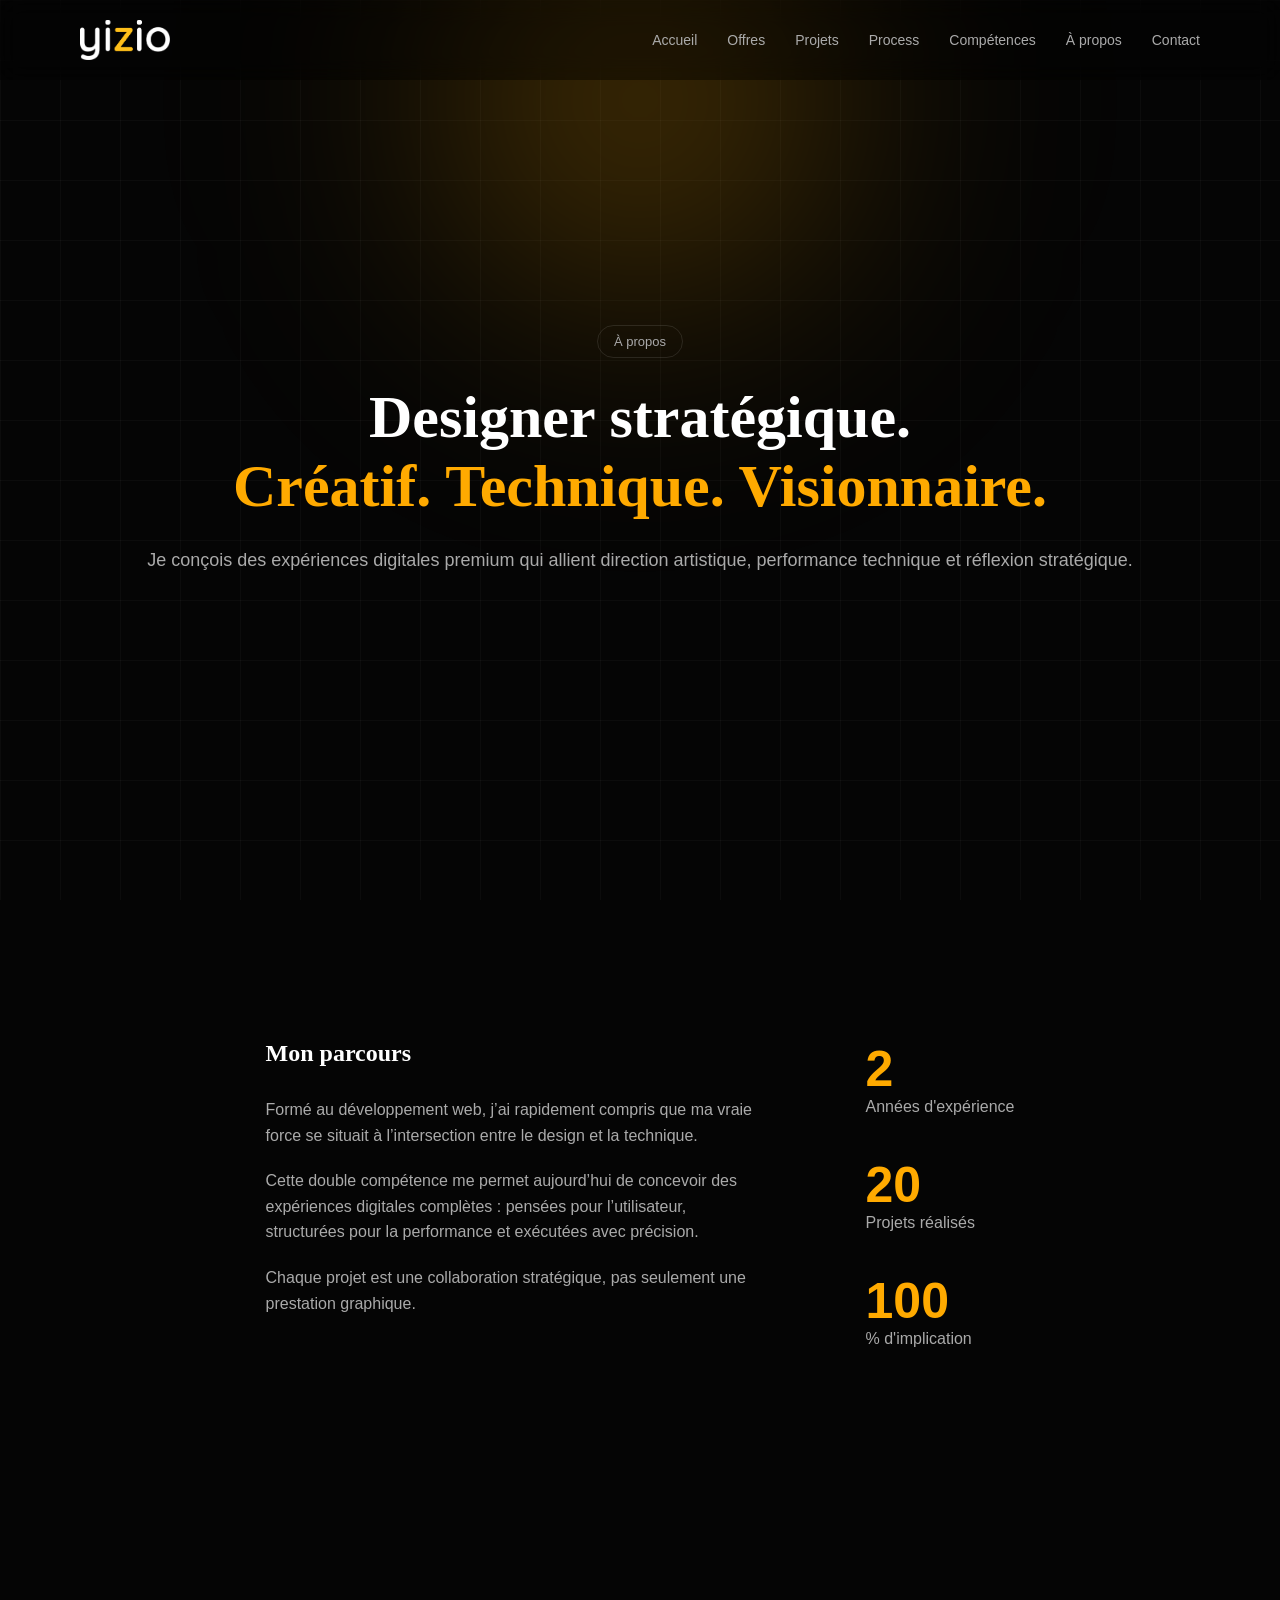
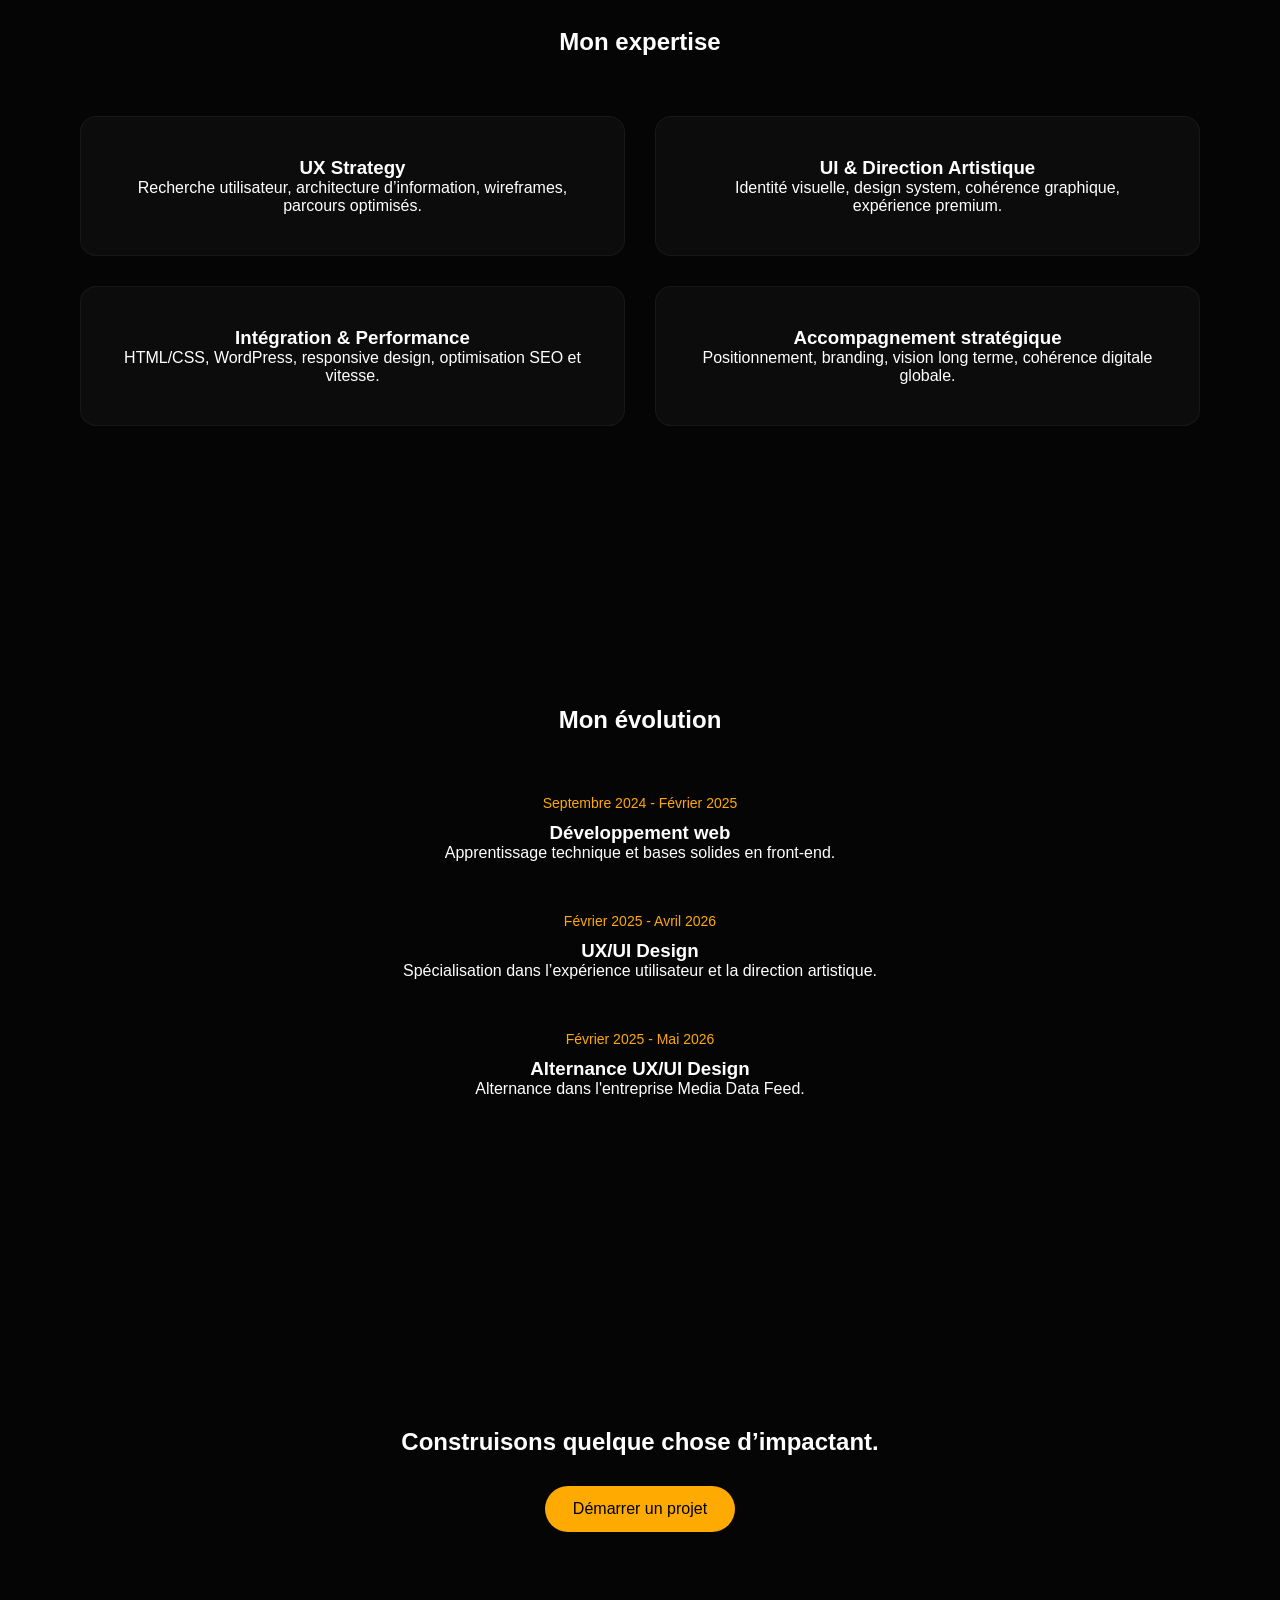
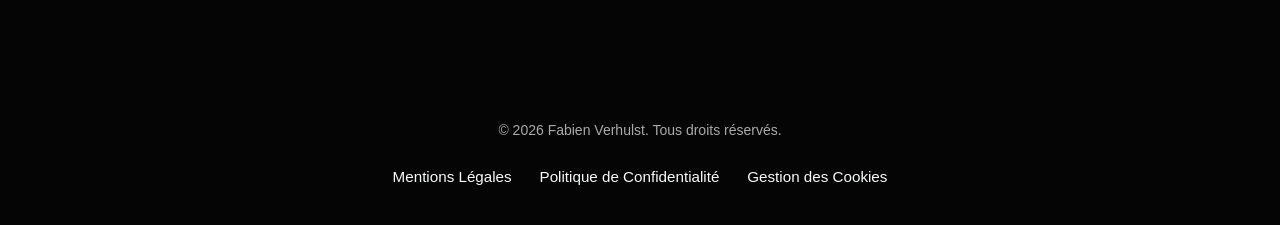
==== apropos.html @ 03b839aa "logo" ====
<!DOCTYPE html>
<html lang="fr">
  <head>
    <meta charset="UTF-8" />
    <meta name="viewport" content="width=device-width, initial-scale=1.0" />
    <title>À propos - Fabien Verhulst</title>
    <link rel="stylesheet" href="css/apropos.css" />
    <link rel="stylesheet" href="css/navbar.css" />
  </head>

  <body>
    <div class="grid-bg"></div>

<header class="navbar">
<div class="logo">
    <a href="index.html">
      <img src="images/yizio (2).png" alt="Yizio Logo">
    </a>
  </div>
  <nav>
    <a href="index.html">Accueil</a>
    <a href="offres.html">Offres</a>
    <a href="projets.html">Projets</a>
    <a href="process.html">Process</a>
    <a href="competences.html">Compétences</a>
    <a href="apropos.html">À propos</a>
    <a href="contact.html">Contact</a>
  </nav>
  <div class="menu-btn">
    <span></span>
    <span></span>
    <span></span>
  </div>
</header>

    <section class="hero">
      <div class="glow"></div>

      <div class="hero-content">
        <span class="badge">À propos</span>
        <h1>
          Designer stratégique.<br />
          <span class="accent">Créatif. Technique. Visionnaire.</span>
        </h1>
        <p>
          Je conçois des expériences digitales premium qui allient direction
          artistique, performance technique et réflexion stratégique.
        </p>
      </div>
    </section>

    <section class="story reveal">
      <div class="story-left">
        <h2>Mon parcours</h2>

        <p>
          Formé au développement web, j’ai rapidement compris que ma vraie force
          se situait à l’intersection entre le design et la technique.
        </p>
        <p>
          Cette double compétence me permet aujourd’hui de concevoir des
          expériences digitales complètes : pensées pour l’utilisateur,
          structurées pour la performance et exécutées avec précision.
        </p>
        <p>
          Chaque projet est une collaboration stratégique, pas seulement une
          prestation graphique.
        </p>
      </div>

      <div class="story-right">
        <div class="stat">
          <h3 class="counter" data-target="2">2</h3>
          <span>Années d'expérience</span>
        </div>

        <div class="stat">
          <h3 class="counter" data-target="20">20</h3>
          <span>Projets réalisés</span>
        </div>

        <div class="stat">
          <h3 class="counter" data-target="100">100</h3>
          <span>% d'implication</span>
        </div>
      </div>
    </section>

    <section class="expertise reveal">
      <h2>Mon expertise</h2>

      <div class="expertise-grid">
        <div class="expertise-card">
          <h3>UX Strategy</h3>
          <p>
            Recherche utilisateur, architecture d’information, wireframes,
            parcours optimisés.
          </p>
        </div>
        <div class="expertise-card">
          <h3>UI & Direction Artistique</h3>
          <p>
            Identité visuelle, design system, cohérence graphique, expérience
            premium.
          </p>
        </div>

        <div class="expertise-card">
          <h3>Intégration & Performance</h3>
          <p>
            HTML/CSS, WordPress, responsive design, optimisation SEO et vitesse.
          </p>
        </div>

        <div class="expertise-card">
          <h3>Accompagnement stratégique</h3>
          <p>
            Positionnement, branding, vision long terme, cohérence digitale
            globale.
          </p>
        </div>
      </div>
    </section>

    <section class="timeline-section reveal">
      <h2>Mon évolution</h2>

      <div class="timeline">
        <div class="timeline-item">
          <span>Septembre 2024 - Février 2025</span>
          <h3>Développement web</h3>
          <p>Apprentissage technique et bases solides en front-end.</p>
        </div>

        <div class="timeline-item">
          <span>Février 2025 - Avril 2026</span>
          <h3>UX/UI Design</h3>
          <p>
            Spécialisation dans l’expérience utilisateur et la direction
            artistique.
          </p>
        </div>
        <div class="timeline-item">
          <span>Février 2025 - Mai 2026</span>
          <h3>Alternance UX/UI Design</h3>
          <p>Alternance dans l'entreprise Media Data Feed.</p>
        </div>
    </section>

    <section class="cta">
      <h2>Construisons quelque chose d’impactant.</h2>
      <a href="contact.html" class="btn-primary">Démarrer un projet</a>
    </section>

    <footer>
      <p>© 2026 Fabien Verhulst. Tous droits réservés.</p>
      <a href="mentions-legales.html">Mentions Légales</a>
<a href="politique-confidentialite.html">Politique de Confidentialité</a>
<a href="gestion-cookies.html">Gestion des Cookies</a>
    </footer>

    <script src="js/script.js"></script>

  </body>
</html>
---- css/apropos.css ----
* {
  margin: 0;
  padding: 0;
  box-sizing: border-box;
}

html, body {
  max-width: 100%;
  overflow-x: hidden; 
  position: relative;
  scroll-behavior: smooth;
}

body {
  font-family: "Inter", sans-serif;
  background: #050505;
  color: #fff;
}

.navbar {
  width: 100%;
  max-width: 100vw;
  box-sizing: border-box;
}

.grid-bg {
  position: fixed;
  inset: 0;
  background-image: linear-gradient(
      rgba(255, 255, 255, 0.03) 1px,
      transparent 1px
    ),
    linear-gradient(90deg, rgba(255, 255, 255, 0.03) 1px, transparent 1px);
  background-size: 60px 60px;
  z-index: -2;
}

.hero .glow {
  position: absolute;
  top: -200px;
  left: 50%;
  transform: translateX(-50%);
  width: 600px;
  height: 600px;
  background: radial-gradient(
    circle,
    rgba(255, 170, 0, 0.35) 0%,
    rgba(255, 170, 0, 0) 70%
  );
  filter: blur(120px);
  z-index: -1;
}

.navbar nav a.active::after {
  content: "";
  position: absolute;
  bottom: -6px;
  left: 0;
  width: 100%;
  height: 2px;
  background: #ffaa00;
}

.hero {
  min-height: 100vh;
  display: flex;
  align-items: center;
  justify-content: center;
  text-align: center;
  padding: 0 20px;
  position: relative;
}

.glow {
  position: absolute;
  top: -200px;
  left: 50%;
  transform: translateX(-50%);
  width: 600px;
  height: 600px;
  background: radial-gradient(circle, rgba(255, 170, 0, 0.35), transparent 70%);
  filter: blur(120px);
  z-index: -1;
}

.badge {
  display: inline-block;
  padding: 8px 16px;
  border: 1px solid rgba(255, 255, 255, 0.1);
  border-radius: 30px;
  font-size: 13px;
  margin-bottom: 25px;
  color: #aaa;
}

.hero h1 {
  font-family: "Playfair Display", serif;
  font-size: 60px;
}

.accent {
  color: #ffaa00;
}

.hero p {
  margin-top: 25px;
  color: #aaa;
  font-size: 18px;
  line-height: 1.6;
}

.hero-content p {
  text-align: center;
}
.story {
  display: flex;
  justify-content: center;
  gap: 100px;
  padding: 140px 80px;
  flex-wrap: wrap;
}

.story-left {
  max-width: 500px;
}

.story-left h2 {
  font-family: "Playfair Display", serif;
  margin-bottom: 30px;
}

.story-left p {
  margin-bottom: 20px;
  color: #aaa;
  line-height: 1.6;
}

.story-right {
  display: flex;
  flex-direction: column;
  gap: 40px;
}

.stat h3 {
  font-size: 50px;
  color: #ffaa00;
}

.stat span {
  color: #aaa;
}

.expertise {
  padding: 140px 80px;
  text-align: center;
}

.expertise-grid {
  margin-top: 60px;
  display: grid;
  grid-template-columns: repeat(2, 1fr);
  gap: 30px;
}

.expertise-card {
  background: #0c0c0c;
  padding: 40px;
  border-radius: 16px;
  border: 1px solid rgba(255, 255, 255, 0.05);
  transition: 0.4s;
}

.expertise-card:hover {
  transform: translateY(-8px);
  border-color: rgba(255, 170, 0, 0.4);
}

.timeline-section {
  padding: 140px 80px;
  text-align: center;
}

.timeline {
  margin-top: 60px;
}

.timeline-item {
  margin-bottom: 50px;
}

.timeline-item span {
  color: #ffaa00;
  font-size: 14px;
}

.timeline-item h3 {
  margin-top: 10px;
}

.cta {
  padding: 140px 80px;
  text-align: center;
  display: flex;
  flex-direction: column;
  align-items: center;
  gap: 30px;
}

.btn-primary {
  background: #ffaa00;
  padding: 14px 28px;
  border-radius: 30px;
  text-decoration: none;
  color: black;
  display: inline-block;
}

footer {
  text-align: center;
  padding: 40px;
  font-size: 14px;
  color: var(--text-muted);
}

footer a {
    display: inline-block;
    margin: 0 12px;
    color: #f9fafb;
    text-decoration: none;
    font-size: 0.95rem;
    transition: color 0.3s ease, transform 0.2s ease;
    position: relative;
}

/* Effet hover */
footer a:hover {
    color: #3b82f6;
    transform: translateY(-2px);
}

footer p {
  margin-top: 10px;
  margin-bottom: 30px; 
  color: #aaa;
}


@media (max-width: 1024px) {
  section {
    padding: 100px 50px;
  }

  .story {
    gap: 60px;
  }
}



@media (max-width: 900px) {
  .story {
    flex-direction: column;
    text-align: center;
    padding: 80px 20px;
    gap: 40px;
  }

  .story-left {
    max-width: 100%;
  }

  .story-right {
    align-items: center; /* Centre les stats */
  }

  .expertise-grid {
    grid-template-columns: 1fr; /* Une seule colonne */
    padding: 0;
  }

  .hero h1 {
    font-size: 40px;
  }
}


@media (max-width: 768px) {
  .hero h1 {
    font-size: 34px;
  }

  section {
    padding: 80px 25px;
  }

      footer {
        padding: 30px 15px;
    }

    footer a {
        display: block;
        margin: 10px 0;
    }

}

@media (max-width: 480px) {
  .hero h1 {
    font-size: 32px;
    padding: 0 10px;
  }

  .hero p {
    font-size: 16px;
  }

  .expertise, 
  .timeline-section, 
  .cta {
    padding: 60px 20px; /* Moins d'espace vide sur les côtés */
  }

  .stat h3 {
    font-size: 40px; /* Stats un peu plus petites pour pas qu'elles débordent */
  }
}
---- css/navbar.css ----
/* =========================
   NAVBAR
========================= */
.navbar {
  position: fixed;
  top: 0;
  width: 100%;
  padding: 20px 80px;
  display: flex;
  justify-content: space-between;
  align-items: center;
  backdrop-filter: blur(12px);
  background: rgba(0, 0, 0, 0.4);
  z-index: 10000;
}

.logo {
  display: flex;
  align-items: center;
  height: 100%; /* S'adapte à la hauteur de ta navbar */
}

.logo img {
  height: 40px; /* Ajuste la taille selon tes besoins */
  width: auto;  /* Garde les proportions de l'image */
  display: block;
  transition: transform 0.3s ease; /* Petit effet au survol */
}

.logo img:hover {
  transform: scale(1.05); /* Le logo grossit légèrement au survol */
}

.navbar nav {
  display: flex;
  gap: 30px;
  margin-left: auto;
}

.navbar nav a {
  text-decoration: none;
  color: #aaa;
  font-size: 14px;
  transition: 0.3s;
}

.navbar nav a:hover {
  color: #fff;
}

.navbar nav a.active {
  color: #ffaa00;
}

/* =========================
   BURGER
========================= */
.menu-btn {
  display: none;
  flex-direction: column;
  gap: 6px;
  cursor: pointer;
  z-index: 10001;
}

.menu-btn span {
  width: 25px;
  height: 3px;
  background: #fff;
  display: block;
  transition: 0.3s;
}

/* =========================
   RESPONSIVE
========================= */
@media (max-width: 900px) {

  .navbar {
    padding: 20px 30px;
  }

  /* menu mobile */
  .navbar nav {
    position: fixed;
    top: 0;
    right: -100%;
    width: 100%;
    height: 100vh;
    background: #0b0b0b;
    flex-direction: column;
    justify-content: center;
    align-items: center;
    gap: 40px;
    transition: 0.4s ease;
    z-index: 9998;
  }

  .navbar nav.active {
    right: 0;
  }

  .navbar nav a {
    font-size: 20px;
    margin: 0;
  }

  .navbar nav a:hover {
    color: #ffaa00;
  }

  /* affichage burger */
  .menu-btn {
    display: flex;
  }

  .logo img {
    height: 32px; 
  }
}
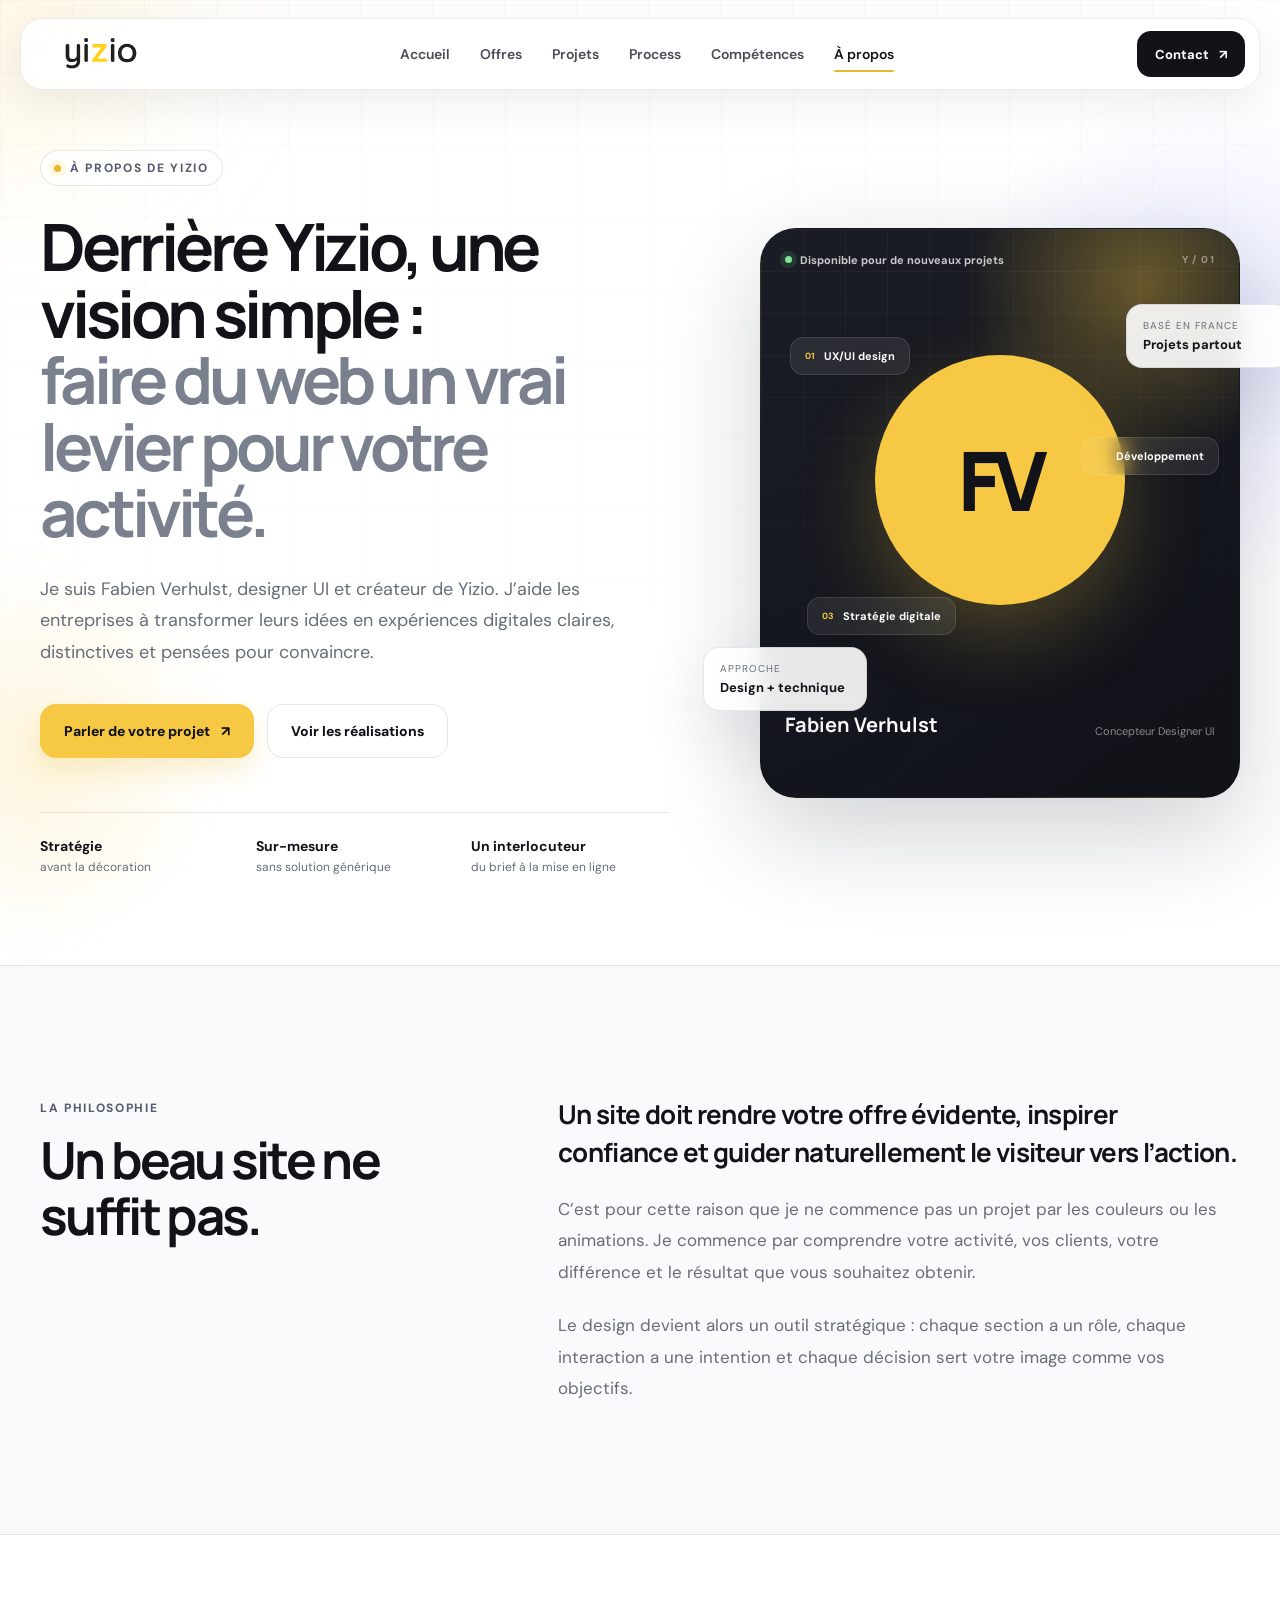
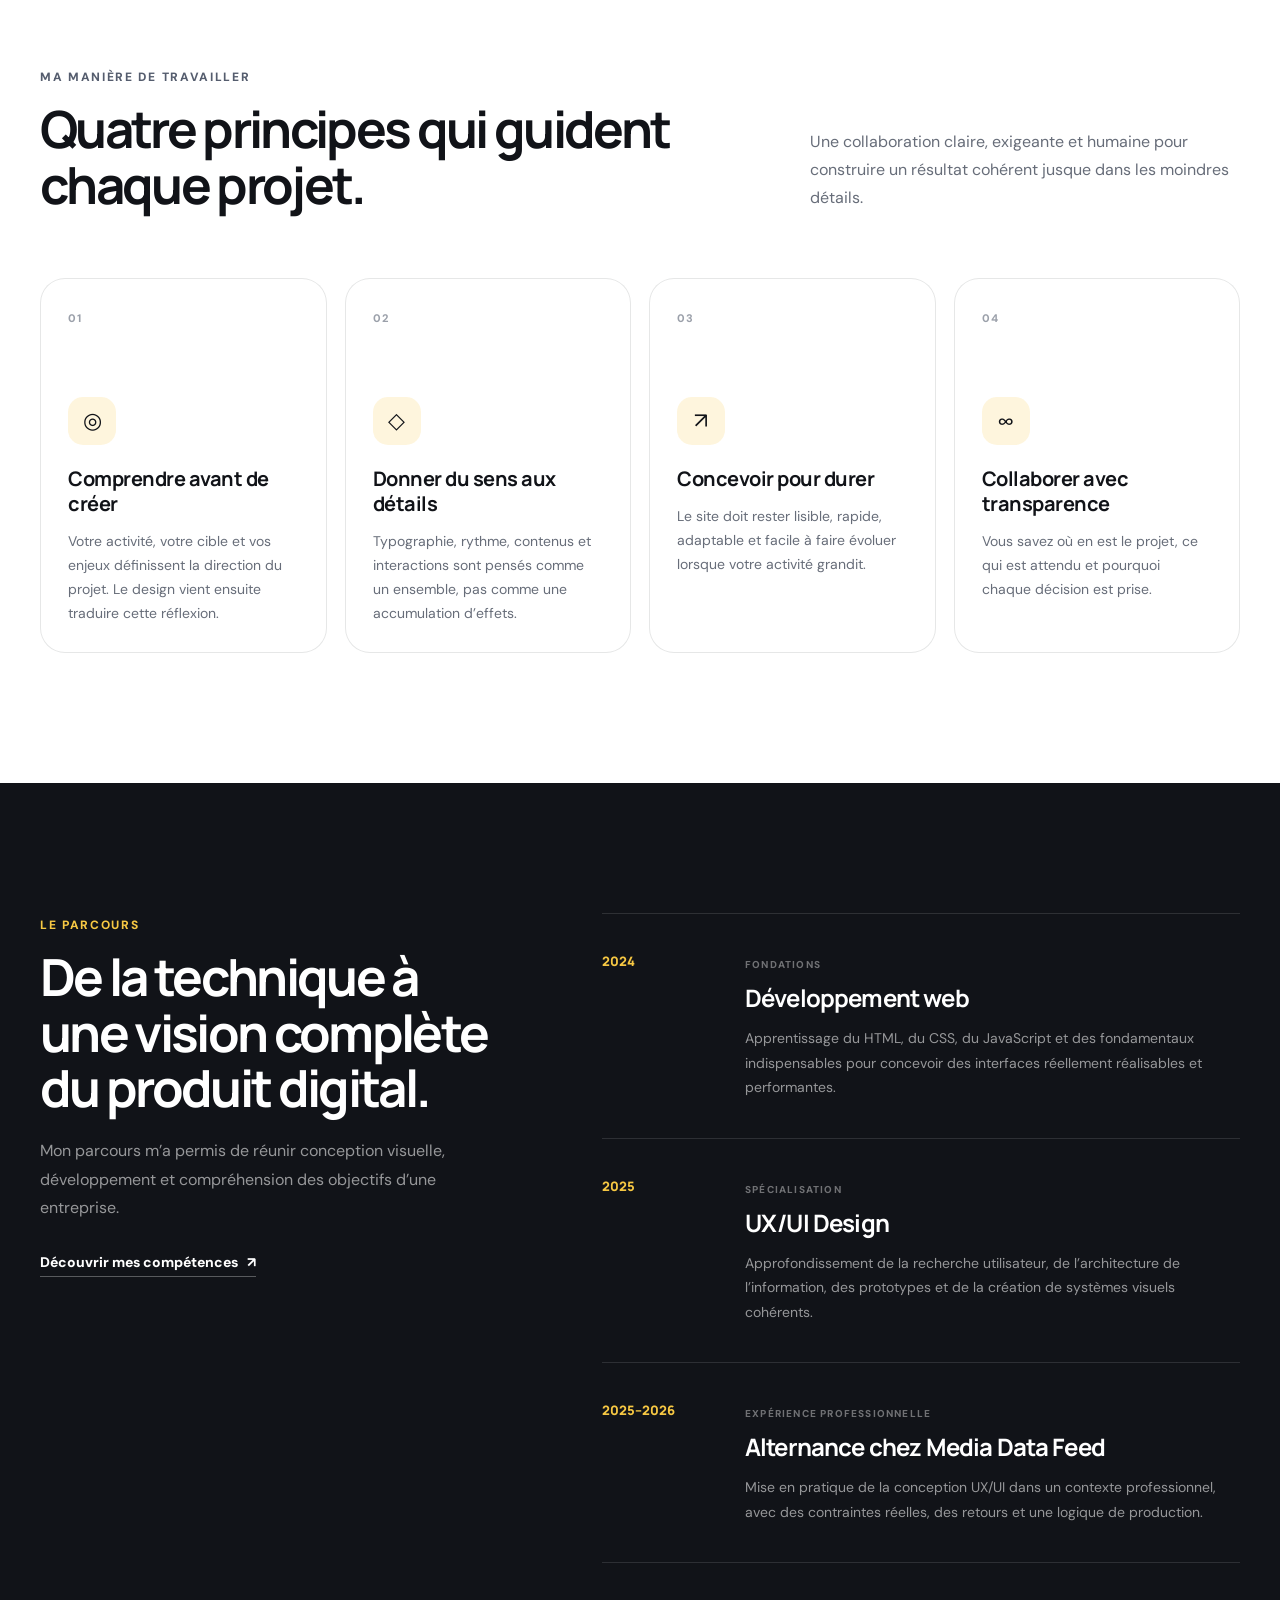
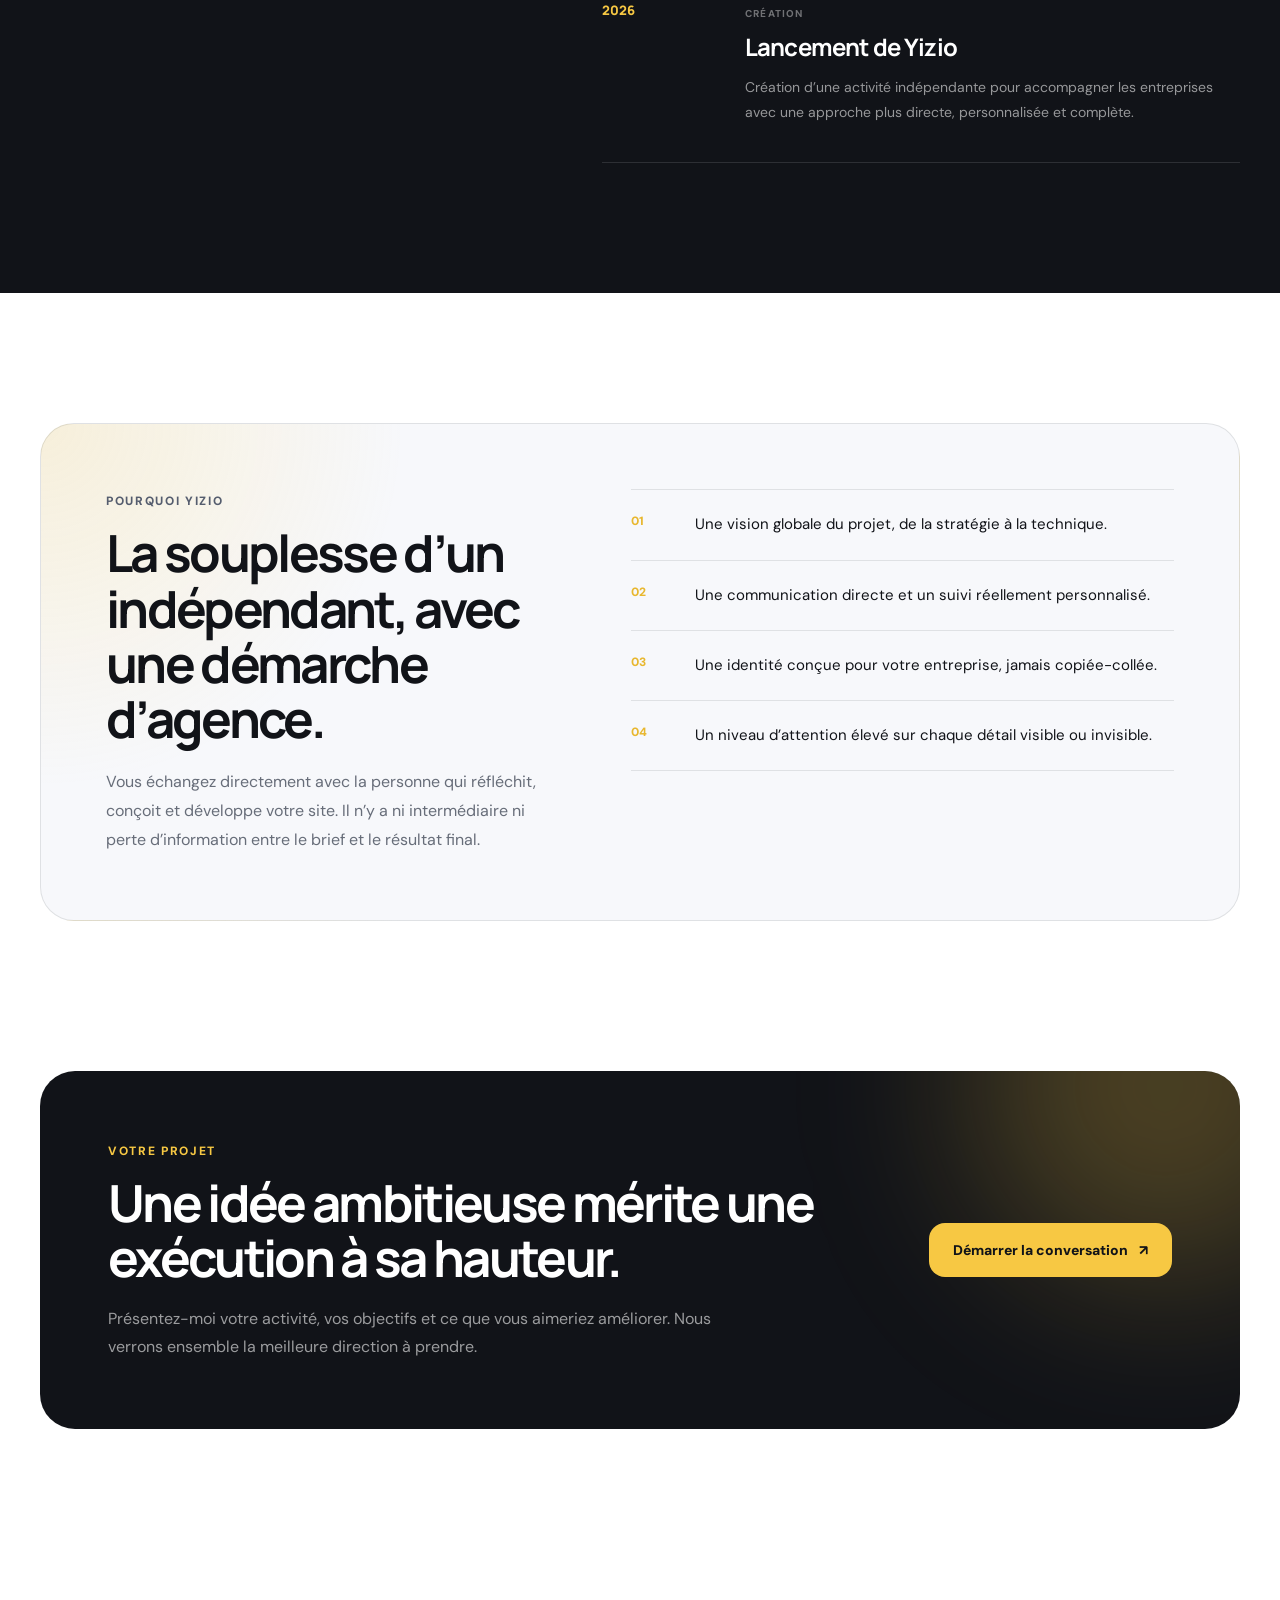
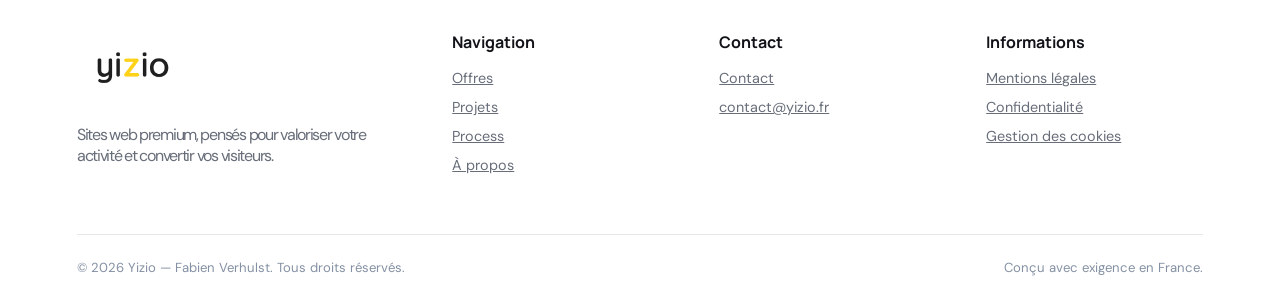
==== commit 69cb1543: "modif" ====
--- a/apropos.html
+++ b/apropos.html
@@ -1,165 +1,412 @@
 <!DOCTYPE html>
 <html lang="fr">
-  <head>
-    <meta charset="UTF-8" />
-    <meta name="viewport" content="width=device-width, initial-scale=1.0" />
-    <title>À propos - Fabien Verhulst</title>
-    <link rel="stylesheet" href="css/apropos.css" />
-    <link rel="stylesheet" href="css/navbar.css" />
-  </head>
-
-  <body>
-    <div class="grid-bg"></div>
-
-<header class="navbar">
-<div class="logo">
-    <a href="index.html">
-      <img src="images/yizio (2).png" alt="Yizio Logo">
+<head>
+  <meta charset="UTF-8" />
+  <meta name="viewport" content="width=device-width, initial-scale=1.0" />
+
+  <title>À propos | Yizio</title>
+  <meta
+    name="description"
+    content="Découvrez Fabien Verhulst, fondateur de Yizio, et une approche qui réunit stratégie, UX/UI design et développement web pour créer des sites utiles, distinctifs et performants."
+  />
+
+  <link rel="preconnect" href="https://fonts.googleapis.com" />
+  <link rel="preconnect" href="https://fonts.gstatic.com" crossorigin />
+  <link
+    href="https://fonts.googleapis.com/css2?family=DM+Sans:wght@400;500;600;700&family=Manrope:wght@500;600;700;800&display=swap"
+    rel="stylesheet"
+  />
+
+  <link rel="stylesheet" href="css/apropos.css" />
+  <script src="js/script.js" defer></script>
+</head>
+
+<body>
+  <div class="page-grid" aria-hidden="true"></div>
+  <div class="cursor-glow" aria-hidden="true"></div>
+
+  <header class="navbar" data-navbar>
+    <a class="logo logo-wordmark" href="index.html" aria-label="Accueil Yizio">
+    <img src="images/yizio_logo.png" alt="Yizio" class="logo-img">
     </a>
-  </div>
-  <nav>
-    <a href="index.html">Accueil</a>
-    <a href="offres.html">Offres</a>
-    <a href="projets.html">Projets</a>
-    <a href="process.html">Process</a>
-    <a href="competences.html">Compétences</a>
-    <a href="apropos.html">À propos</a>
-    <a href="contact.html">Contact</a>
-  </nav>
-  <div class="menu-btn">
-    <span></span>
-    <span></span>
-    <span></span>
-  </div>
-</header>
-
-    <section class="hero">
-      <div class="glow"></div>
-
-      <div class="hero-content">
-        <span class="badge">À propos</span>
-        <h1>
-          Designer stratégique.<br />
-          <span class="accent">Créatif. Technique. Visionnaire.</span>
-        </h1>
-        <p>
-          Je conçois des expériences digitales premium qui allient direction
-          artistique, performance technique et réflexion stratégique.
-        </p>
-      </div>
-    </section>
-
-    <section class="story reveal">
-      <div class="story-left">
-        <h2>Mon parcours</h2>
-
-        <p>
-          Formé au développement web, j’ai rapidement compris que ma vraie force
-          se situait à l’intersection entre le design et la technique.
-        </p>
-        <p>
-          Cette double compétence me permet aujourd’hui de concevoir des
-          expériences digitales complètes : pensées pour l’utilisateur,
-          structurées pour la performance et exécutées avec précision.
-        </p>
-        <p>
-          Chaque projet est une collaboration stratégique, pas seulement une
-          prestation graphique.
-        </p>
-      </div>
-
-      <div class="story-right">
-        <div class="stat">
-          <h3 class="counter" data-target="2">2</h3>
-          <span>Années d'expérience</span>
-        </div>
-
-        <div class="stat">
-          <h3 class="counter" data-target="20">20</h3>
-          <span>Projets réalisés</span>
-        </div>
-
-        <div class="stat">
-          <h3 class="counter" data-target="100">100</h3>
-          <span>% d'implication</span>
-        </div>
-      </div>
-    </section>
-
-    <section class="expertise reveal">
-      <h2>Mon expertise</h2>
-
-      <div class="expertise-grid">
-        <div class="expertise-card">
-          <h3>UX Strategy</h3>
+
+    <nav class="nav-links" id="navMenu" aria-label="Navigation principale">
+      <a href="index.html">Accueil</a>
+      <a href="offres.html">Offres</a>
+      <a href="projets.html">Projets</a>
+      <a href="process.html">Process</a>
+      <a href="competences.html">Compétences</a>
+      <a href="apropos.html" class="active" aria-current="page">À propos</a>
+    </nav>
+
+    <a href="contact.html" class="nav-cta magnetic">
+      Contact
+      <span aria-hidden="true">↗</span>
+    </a>
+
+    <button
+      class="menu-btn"
+      id="burgerBtn"
+      type="button"
+      aria-label="Ouvrir le menu"
+      aria-controls="navMenu"
+      aria-expanded="false"
+    >
+      <span></span>
+      <span></span>
+      <span></span>
+    </button>
+  </header>
+
+  <main>
+    <section class="about-hero">
+      <div class="hero-orb hero-orb-one" aria-hidden="true"></div>
+      <div class="hero-orb hero-orb-two" aria-hidden="true"></div>
+
+      <div class="container hero-grid">
+        <div class="hero-copy reveal">
+          <span class="eyebrow">
+            <span class="eyebrow-dot"></span>
+            À propos de Yizio
+          </span>
+
+          <h1>
+            Derrière Yizio, une vision simple :
+            <span>faire du web un vrai levier pour votre activité.</span>
+          </h1>
+
+          <p class="hero-text">
+            Je suis Fabien Verhulst, designer UI et créateur de Yizio. J’aide les
+            entreprises à transformer leurs idées en expériences digitales
+            claires, distinctives et pensées pour convaincre.
+          </p>
+
+          <div class="hero-actions">
+            <a href="contact.html" class="btn btn-primary magnetic">
+              Parler de votre projet
+              <span aria-hidden="true">↗</span>
+            </a>
+            <a href="projets.html" class="btn btn-secondary">
+              Voir les réalisations
+            </a>
+          </div>
+
+          <div class="hero-proof">
+            <div>
+              <strong>Stratégie</strong>
+              <span>avant la décoration</span>
+            </div>
+            <div>
+              <strong>Sur-mesure</strong>
+              <span>sans solution générique</span>
+            </div>
+            <div>
+              <strong>Un interlocuteur</strong>
+              <span>du brief à la mise en ligne</span>
+            </div>
+          </div>
+        </div>
+
+        <div class="hero-visual reveal" data-tilt>
+          <div class="portrait-card spotlight-card">
+            <div class="portrait-top">
+              <span class="availability">
+                <span></span>
+                Disponible pour de nouveaux projets
+              </span>
+              <span class="portrait-index">Y / 01</span>
+            </div>
+
+            <div class="portrait-stage">
+              <div class="portrait-monogram" aria-hidden="true">FV</div>
+
+              <div class="floating-label label-one">
+                <span>01</span>
+                UX/UI design
+              </div>
+
+              <div class="floating-label label-two">
+                <span>02</span>
+                Développement
+              </div>
+
+              <div class="floating-label label-three">
+                <span>03</span>
+                Stratégie digitale
+              </div>
+            </div>
+
+            <div class="portrait-bottom">
+              <div>
+                <span class="small-label">Fondateur</span>
+                <strong>Fabien Verhulst</strong>
+              </div>
+              <p>Concepteur Designer UI</p>
+            </div>
+          </div>
+
+          <div class="visual-note note-top">
+            <span>Basé en France</span>
+            <strong>Projets partout</strong>
+          </div>
+
+          <div class="visual-note note-bottom">
+            <span>Approche</span>
+            <strong>Design + technique</strong>
+          </div>
+        </div>
+      </div>
+    </section>
+
+    <section class="manifesto section-padding">
+      <div class="container manifesto-grid">
+        <div class="section-heading reveal">
+          <span class="section-kicker">La philosophie</span>
+          <h2>Un beau site ne suffit pas.</h2>
+        </div>
+
+        <div class="manifesto-copy reveal">
+          <p class="manifesto-lead">
+            Un site doit rendre votre offre évidente, inspirer confiance et
+            guider naturellement le visiteur vers l’action.
+          </p>
+
           <p>
-            Recherche utilisateur, architecture d’information, wireframes,
-            parcours optimisés.
-          </p>
-        </div>
-        <div class="expertise-card">
-          <h3>UI & Direction Artistique</h3>
+            C’est pour cette raison que je ne commence pas un projet par les
+            couleurs ou les animations. Je commence par comprendre votre
+            activité, vos clients, votre différence et le résultat que vous
+            souhaitez obtenir.
+          </p>
+
           <p>
-            Identité visuelle, design system, cohérence graphique, expérience
-            premium.
-          </p>
-        </div>
-
-        <div class="expertise-card">
-          <h3>Intégration & Performance</h3>
+            Le design devient alors un outil stratégique : chaque section a un
+            rôle, chaque interaction a une intention et chaque décision sert
+            votre image comme vos objectifs.
+          </p>
+        </div>
+      </div>
+    </section>
+
+    <section class="values section-padding">
+      <div class="container">
+        <div class="section-intro reveal">
+          <div>
+            <span class="section-kicker">Ma manière de travailler</span>
+            <h2>Quatre principes qui guident chaque projet.</h2>
+          </div>
           <p>
-            HTML/CSS, WordPress, responsive design, optimisation SEO et vitesse.
-          </p>
-        </div>
-
-        <div class="expertise-card">
-          <h3>Accompagnement stratégique</h3>
+            Une collaboration claire, exigeante et humaine pour construire un
+            résultat cohérent jusque dans les moindres détails.
+          </p>
+        </div>
+
+        <div class="values-grid">
+          <article class="value-card spotlight-card reveal">
+            <span class="value-number">01</span>
+            <div class="value-icon" aria-hidden="true">◎</div>
+            <h3>Comprendre avant de créer</h3>
+            <p>
+              Votre activité, votre cible et vos enjeux définissent la direction
+              du projet. Le design vient ensuite traduire cette réflexion.
+            </p>
+          </article>
+
+          <article class="value-card spotlight-card reveal">
+            <span class="value-number">02</span>
+            <div class="value-icon" aria-hidden="true">◇</div>
+            <h3>Donner du sens aux détails</h3>
+            <p>
+              Typographie, rythme, contenus et interactions sont pensés comme un
+              ensemble, pas comme une accumulation d’effets.
+            </p>
+          </article>
+
+          <article class="value-card spotlight-card reveal">
+            <span class="value-number">03</span>
+            <div class="value-icon" aria-hidden="true">↗</div>
+            <h3>Concevoir pour durer</h3>
+            <p>
+              Le site doit rester lisible, rapide, adaptable et facile à faire
+              évoluer lorsque votre activité grandit.
+            </p>
+          </article>
+
+          <article class="value-card spotlight-card reveal">
+            <span class="value-number">04</span>
+            <div class="value-icon" aria-hidden="true">∞</div>
+            <h3>Collaborer avec transparence</h3>
+            <p>
+              Vous savez où en est le projet, ce qui est attendu et pourquoi
+              chaque décision est prise.
+            </p>
+          </article>
+        </div>
+      </div>
+    </section>
+
+    <section class="journey section-padding">
+      <div class="container journey-grid">
+        <div class="journey-sticky reveal">
+          <span class="section-kicker">Le parcours</span>
+          <h2>De la technique à une vision complète du produit digital.</h2>
           <p>
-            Positionnement, branding, vision long terme, cohérence digitale
-            globale.
-          </p>
-        </div>
-      </div>
-    </section>
-
-    <section class="timeline-section reveal">
-      <h2>Mon évolution</h2>
-
-      <div class="timeline">
-        <div class="timeline-item">
-          <span>Septembre 2024 - Février 2025</span>
-          <h3>Développement web</h3>
-          <p>Apprentissage technique et bases solides en front-end.</p>
-        </div>
-
-        <div class="timeline-item">
-          <span>Février 2025 - Avril 2026</span>
-          <h3>UX/UI Design</h3>
+            Mon parcours m’a permis de réunir conception visuelle, développement
+            et compréhension des objectifs d’une entreprise.
+          </p>
+
+          <a href="competences.html" class="text-link">
+            Découvrir mes compétences
+            <span aria-hidden="true">↗</span>
+          </a>
+        </div>
+
+        <div class="journey-list">
+          <article class="journey-item reveal">
+            <span class="journey-date">2024</span>
+            <div class="journey-content">
+              <span class="journey-tag">Fondations</span>
+              <h3>Développement web</h3>
+              <p>
+                Apprentissage du HTML, du CSS, du JavaScript et des fondamentaux
+                indispensables pour concevoir des interfaces réellement
+                réalisables et performantes.
+              </p>
+            </div>
+          </article>
+
+          <article class="journey-item reveal">
+            <span class="journey-date">2025</span>
+            <div class="journey-content">
+              <span class="journey-tag">Spécialisation</span>
+              <h3>UX/UI Design</h3>
+              <p>
+                Approfondissement de la recherche utilisateur, de l’architecture
+                de l’information, des prototypes et de la création de systèmes
+                visuels cohérents.
+              </p>
+            </div>
+          </article>
+
+          <article class="journey-item reveal">
+            <span class="journey-date">2025–2026</span>
+            <div class="journey-content">
+              <span class="journey-tag">Expérience professionnelle</span>
+              <h3>Alternance chez Media Data Feed</h3>
+              <p>
+                Mise en pratique de la conception UX/UI dans un contexte
+                professionnel, avec des contraintes réelles, des retours et une
+                logique de production.
+              </p>
+            </div>
+          </article>
+
+          <article class="journey-item reveal">
+            <span class="journey-date">2026</span>
+            <div class="journey-content">
+              <span class="journey-tag">Création</span>
+              <h3>Lancement de Yizio</h3>
+              <p>
+                Création d’une activité indépendante pour accompagner les
+                entreprises avec une approche plus directe, personnalisée et
+                complète.
+              </p>
+            </div>
+          </article>
+        </div>
+      </div>
+    </section>
+
+    <section class="difference section-padding">
+      <div class="container difference-panel reveal">
+        <div class="difference-copy">
+          <span class="section-kicker">Pourquoi Yizio</span>
+          <h2>La souplesse d’un indépendant, avec une démarche d’agence.</h2>
           <p>
-            Spécialisation dans l’expérience utilisateur et la direction
-            artistique.
-          </p>
-        </div>
-        <div class="timeline-item">
-          <span>Février 2025 - Mai 2026</span>
-          <h3>Alternance UX/UI Design</h3>
-          <p>Alternance dans l'entreprise Media Data Feed.</p>
-        </div>
-    </section>
-
-    <section class="cta">
-      <h2>Construisons quelque chose d’impactant.</h2>
-      <a href="contact.html" class="btn-primary">Démarrer un projet</a>
-    </section>
-
-    <footer>
-      <p>© 2026 Fabien Verhulst. Tous droits réservés.</p>
-      <a href="mentions-legales.html">Mentions Légales</a>
-<a href="politique-confidentialite.html">Politique de Confidentialité</a>
-<a href="gestion-cookies.html">Gestion des Cookies</a>
-    </footer>
-
-    <script src="js/script.js"></script>
-
-  </body>
-</html>
+            Vous échangez directement avec la personne qui réfléchit, conçoit et
+            développe votre site. Il n’y a ni intermédiaire ni perte
+            d’information entre le brief et le résultat final.
+          </p>
+        </div>
+
+        <div class="difference-list">
+          <div>
+            <span>01</span>
+            <p>Une vision globale du projet, de la stratégie à la technique.</p>
+          </div>
+          <div>
+            <span>02</span>
+            <p>Une communication directe et un suivi réellement personnalisé.</p>
+          </div>
+          <div>
+            <span>03</span>
+            <p>Une identité conçue pour votre entreprise, jamais copiée-collée.</p>
+          </div>
+          <div>
+            <span>04</span>
+            <p>Un niveau d’attention élevé sur chaque détail visible ou invisible.</p>
+          </div>
+        </div>
+      </div>
+    </section>
+
+    <section class="about-cta section-padding">
+      <div class="container">
+        <div class="cta-panel reveal">
+          <div class="cta-orb" aria-hidden="true"></div>
+
+          <div class="cta-copy">
+            <span class="section-kicker">Votre projet</span>
+            <h2>Une idée ambitieuse mérite une exécution à sa hauteur.</h2>
+            <p>
+              Présentez-moi votre activité, vos objectifs et ce que vous aimeriez
+              améliorer. Nous verrons ensemble la meilleure direction à prendre.
+            </p>
+          </div>
+
+          <a href="contact.html" class="btn btn-dark magnetic">
+            Démarrer la conversation
+            <span aria-hidden="true">↗</span>
+          </a>
+        </div>
+      </div>
+    </section>
+  </main>
+
+  <footer class="site-footer">
+    <div class="footer-main">
+      <div class="footer-brand">
+        <a class="logo logo-wordmark footer-logo" href="index.html" aria-label="Accueil Yizio">
+    <img src="images/yizio_logo.png" alt="Yizio" class="logo-img">
+        </a>
+        <p>Sites web premium, pensés pour valoriser votre activité et convertir vos visiteurs.</p>
+      </div>
+
+      <div class="footer-column">
+        <strong>Navigation</strong>
+        <a href="offres.html">Offres</a>
+        <a href="projets.html">Projets</a>
+        <a href="process.html">Process</a>
+        <a href="apropos.html">À propos</a>
+      </div>
+
+      <div class="footer-column">
+        <strong>Contact</strong>
+        <a href="contact.html">Contact</a>
+        <a href="mailto:contact@yizio.fr">contact@yizio.fr</a>
+      </div>
+
+      <div class="footer-column">
+        <strong>Informations</strong>
+        <a href="mentions-legales.html">Mentions légales</a>
+        <a href="politique-confidentialite.html">Confidentialité</a>
+        <a href="gestion-cookies.html">Gestion des cookies</a>
+      </div>
+    </div>
+
+    <div class="footer-bottom">
+      <p>© 2026 Yizio — Fabien Verhulst. Tous droits réservés.</p>
+      <span>Conçu avec exigence en France.</span>
+    </div>
+  </footer>
+</body>
+</html>
--- a/css/apropos.css
+++ b/css/apropos.css
@@ -1,326 +1,1197 @@
+/* =========================================================
+   YIZIO — PAGE À PROPOS
+   ========================================================= */
+
+:root {
+  --bg: #ffffff;
+  --surface: #f7f8fb;
+  --surface-strong: #f0f2f7;
+  --text: #111318;
+  --muted: #676d79;
+  --line: rgba(17, 19, 24, 0.1);
+  --yellow: #f7c843;
+  --yellow-dark: #e8b72e;
+  --blue: #5169ff;
+  --radius-sm: 16px;
+  --radius-md: 24px;
+  --radius-lg: 34px;
+  --shadow: 0 24px 70px rgba(35, 43, 67, 0.1);
+  --container: 1200px;
+}
+
 * {
   margin: 0;
   padding: 0;
   box-sizing: border-box;
 }
 
-html, body {
+html {
+  scroll-behavior: smooth;
+}
+
+body {
+  min-width: 320px;
+  overflow-x: hidden;
+  color: var(--text);
+  background: var(--bg);
+  font-family: "DM Sans", sans-serif;
+  -webkit-font-smoothing: antialiased;
+}
+
+body.menu-open {
+  overflow: hidden;
+}
+
+a {
+  color: inherit;
+}
+
+button,
+input,
+textarea,
+select {
+  font: inherit;
+}
+
+img {
+  display: block;
   max-width: 100%;
-  overflow-x: hidden; 
-  position: relative;
-  scroll-behavior: smooth;
-}
-
-body {
-  font-family: "Inter", sans-serif;
-  background: #050505;
-  color: #fff;
-}
-
-.navbar {
-  width: 100%;
-  max-width: 100vw;
-  box-sizing: border-box;
-}
-
-.grid-bg {
+}
+
+.container {
+  width: min(calc(100% - 48px), var(--container));
+  margin-inline: auto;
+}
+
+.section-padding {
+  padding: 130px 0;
+}
+
+.page-grid {
   position: fixed;
   inset: 0;
-  background-image: linear-gradient(
-      rgba(255, 255, 255, 0.03) 1px,
-      transparent 1px
-    ),
-    linear-gradient(90deg, rgba(255, 255, 255, 0.03) 1px, transparent 1px);
-  background-size: 60px 60px;
+  z-index: -5;
+  pointer-events: none;
+  background-image:
+    linear-gradient(rgba(25, 28, 37, 0.025) 1px, transparent 1px),
+    linear-gradient(90deg, rgba(25, 28, 37, 0.025) 1px, transparent 1px);
+  background-size: 72px 72px;
+  mask-image: linear-gradient(to bottom, #000 0%, transparent 90%);
+}
+
+.cursor-glow {
+  position: fixed;
+  width: 340px;
+  height: 340px;
+  top: 0;
+  left: 0;
   z-index: -2;
-}
-
-.hero .glow {
-  position: absolute;
-  top: -200px;
+  pointer-events: none;
+  border-radius: 50%;
+  background: rgba(247, 200, 67, 0.13);
+  filter: blur(80px);
+  transform: translate(-50%, -50%);
+}
+
+.logo img,
+.footer-logo img {
+  width: 112px;
+  height: auto;
+}
+
+/* NAVBAR */
+
+.navbar {
+  position: fixed;
+  top: 18px;
   left: 50%;
+  z-index: 1000;
+  width: min(calc(100% - 36px), 1240px);
+  height: 72px;
+  padding: 0 14px 0 24px;
+  display: flex;
+  align-items: center;
+  justify-content: space-between;
   transform: translateX(-50%);
-  width: 600px;
-  height: 600px;
-  background: radial-gradient(
-    circle,
-    rgba(255, 170, 0, 0.35) 0%,
-    rgba(255, 170, 0, 0) 70%
-  );
-  filter: blur(120px);
-  z-index: -1;
-}
-
-.navbar nav a.active::after {
+  border: 1px solid rgba(17, 19, 24, 0.08);
+  border-radius: 22px;
+  background: rgba(255, 255, 255, 0.84);
+  box-shadow: 0 12px 40px rgba(28, 34, 51, 0.08);
+  backdrop-filter: blur(18px);
+  -webkit-backdrop-filter: blur(18px);
+  transition: transform 0.3s ease, box-shadow 0.3s ease;
+}
+
+.navbar.is-scrolled {
+  box-shadow: 0 16px 50px rgba(28, 34, 51, 0.13);
+}
+
+.brand,
+.footer-brand {
+  text-decoration: none;
+  letter-spacing: -0.08em;
+}
+
+.brand-word {
+  font-family: "Manrope", sans-serif;
+  font-size: 30px;
+  font-weight: 800;
+  color: #111318;
+}
+
+.brand-word span,
+.footer-brand span {
+  color: var(--yellow-dark);
+}
+
+.nav-links {
+  display: flex;
+  align-items: center;
+  gap: 30px;
+}
+
+.nav-links a {
+  position: relative;
+  color: #464b55;
+  font-size: 14px;
+  font-weight: 600;
+  text-decoration: none;
+  transition: color 0.25s ease;
+}
+
+.nav-links a::after {
   content: "";
   position: absolute;
-  bottom: -6px;
   left: 0;
-  width: 100%;
+  right: 0;
+  bottom: -9px;
   height: 2px;
-  background: #ffaa00;
-}
-
-.hero {
+  border-radius: 2px;
+  background: var(--yellow-dark);
+  transform: scaleX(0);
+  transform-origin: right;
+  transition: transform 0.3s ease;
+}
+
+.nav-links a:hover,
+.nav-links a.active {
+  color: var(--text);
+}
+
+.nav-links a:hover::after,
+.nav-links a.active::after {
+  transform: scaleX(1);
+  transform-origin: left;
+}
+
+.nav-cta {
+  min-height: 46px;
+  padding: 0 18px;
+  display: inline-flex;
+  align-items: center;
+  gap: 10px;
+  color: #fff;
+  background: #111318;
+  border-radius: 14px;
+  font-size: 13px;
+  font-weight: 700;
+  text-decoration: none;
+}
+
+.menu-btn {
+  width: 46px;
+  height: 46px;
+  display: none;
+  place-items: center;
+  gap: 5px;
+  padding: 12px;
+  background: #111318;
+  border: 0;
+  border-radius: 14px;
+  cursor: pointer;
+}
+
+.menu-btn span {
+  width: 20px;
+  height: 2px;
+  display: block;
+  background: #fff;
+  border-radius: 2px;
+  transition: 0.3s ease;
+}
+
+/* HERO */
+
+.about-hero {
+  position: relative;
   min-height: 100vh;
+  padding: 150px 0 90px;
   display: flex;
   align-items: center;
+  overflow: hidden;
+}
+
+.hero-orb {
+  position: absolute;
+  pointer-events: none;
+  border-radius: 50%;
+  filter: blur(10px);
+}
+
+.hero-orb-one {
+  width: 520px;
+  height: 520px;
+  top: 80px;
+  right: -180px;
+  background: radial-gradient(circle, rgba(81, 105, 255, 0.15), transparent 68%);
+}
+
+.hero-orb-two {
+  width: 420px;
+  height: 420px;
+  left: -180px;
+  bottom: 0;
+  background: radial-gradient(circle, rgba(247, 200, 67, 0.18), transparent 68%);
+}
+
+.hero-grid {
+  display: grid;
+  grid-template-columns: minmax(0, 1.02fr) minmax(430px, 0.78fr);
+  align-items: center;
+  gap: 92px;
+}
+
+.eyebrow,
+.section-kicker {
+  color: #555d6e;
+  font-size: 12px;
+  font-weight: 800;
+  letter-spacing: 0.14em;
+  text-transform: uppercase;
+}
+
+.eyebrow {
+  width: fit-content;
+  padding: 9px 13px;
+  display: inline-flex;
+  align-items: center;
+  gap: 9px;
+  border: 1px solid var(--line);
+  border-radius: 999px;
+  background: rgba(255, 255, 255, 0.7);
+}
+
+.eyebrow-dot {
+  width: 7px;
+  height: 7px;
+  border-radius: 50%;
+  background: var(--yellow-dark);
+  box-shadow: 0 0 0 5px rgba(247, 200, 67, 0.15);
+}
+
+.hero-copy h1 {
+  max-width: 760px;
+  margin-top: 27px;
+  font-family: "Manrope", sans-serif;
+  font-size: clamp(49px, 5.1vw, 78px);
+  line-height: 1.02;
+  letter-spacing: -0.062em;
+}
+
+.hero-copy h1 span {
+  display: block;
+  color: #7a808d;
+}
+
+.hero-text {
+  max-width: 650px;
+  margin-top: 28px;
+  color: var(--muted);
+  font-size: 18px;
+  line-height: 1.75;
+}
+
+.hero-actions {
+  margin-top: 36px;
+  display: flex;
+  flex-wrap: wrap;
+  gap: 13px;
+}
+
+.btn {
+  min-height: 54px;
+  padding: 0 23px;
+  display: inline-flex;
+  align-items: center;
   justify-content: center;
-  text-align: center;
-  padding: 0 20px;
-  position: relative;
-}
-
-.glow {
-  position: absolute;
-  top: -200px;
-  left: 50%;
-  transform: translateX(-50%);
-  width: 600px;
-  height: 600px;
-  background: radial-gradient(circle, rgba(255, 170, 0, 0.35), transparent 70%);
-  filter: blur(120px);
-  z-index: -1;
-}
-
-.badge {
-  display: inline-block;
-  padding: 8px 16px;
-  border: 1px solid rgba(255, 255, 255, 0.1);
-  border-radius: 30px;
-  font-size: 13px;
-  margin-bottom: 25px;
-  color: #aaa;
-}
-
-.hero h1 {
-  font-family: "Playfair Display", serif;
-  font-size: 60px;
-}
-
-.accent {
-  color: #ffaa00;
-}
-
-.hero p {
-  margin-top: 25px;
-  color: #aaa;
-  font-size: 18px;
-  line-height: 1.6;
-}
-
-.hero-content p {
-  text-align: center;
-}
-.story {
-  display: flex;
-  justify-content: center;
-  gap: 100px;
-  padding: 140px 80px;
-  flex-wrap: wrap;
-}
-
-.story-left {
-  max-width: 500px;
-}
-
-.story-left h2 {
-  font-family: "Playfair Display", serif;
-  margin-bottom: 30px;
-}
-
-.story-left p {
-  margin-bottom: 20px;
-  color: #aaa;
-  line-height: 1.6;
-}
-
-.story-right {
+  gap: 11px;
+  border: 1px solid transparent;
+  border-radius: 16px;
+  font-size: 14px;
+  font-weight: 800;
+  text-decoration: none;
+  transition: 0.3s ease;
+}
+
+.btn-primary {
+  color: #111318;
+  background: var(--yellow);
+  box-shadow: 0 13px 25px rgba(232, 183, 46, 0.21);
+}
+
+.btn-primary:hover {
+  background: #fbd566;
+  transform: translateY(-3px);
+}
+
+.btn-secondary {
+  color: var(--text);
+  border-color: var(--line);
+  background: rgba(255, 255, 255, 0.75);
+}
+
+.btn-secondary:hover {
+  border-color: rgba(17, 19, 24, 0.22);
+  transform: translateY(-3px);
+}
+
+.btn-dark {
+  flex-shrink: 0;
+  color: #fff;
+  background: #111318;
+}
+
+.hero-proof {
+  margin-top: 54px;
+  padding-top: 24px;
+  display: grid;
+  grid-template-columns: repeat(3, 1fr);
+  gap: 19px;
+  border-top: 1px solid var(--line);
+}
+
+.hero-proof div {
   display: flex;
   flex-direction: column;
-  gap: 40px;
-}
-
-.stat h3 {
-  font-size: 50px;
-  color: #ffaa00;
-}
-
-.stat span {
-  color: #aaa;
-}
-
-.expertise {
-  padding: 140px 80px;
-  text-align: center;
-}
-
-.expertise-grid {
-  margin-top: 60px;
+  gap: 4px;
+}
+
+.hero-proof strong {
+  font-size: 14px;
+}
+
+.hero-proof span {
+  color: var(--muted);
+  font-size: 12px;
+}
+
+.hero-visual {
+  position: relative;
+  transform-style: preserve-3d;
+}
+
+.portrait-card {
+  position: relative;
+  min-height: 570px;
+  padding: 24px;
+  overflow: hidden;
+  border: 1px solid rgba(17, 19, 24, 0.1);
+  border-radius: 36px;
+  background:
+    radial-gradient(circle at 80% 10%, rgba(247, 200, 67, 0.36), transparent 28%),
+    linear-gradient(145deg, #1a1d25, #101218);
+  box-shadow: 0 35px 100px rgba(26, 31, 49, 0.2);
+}
+
+.portrait-card::before {
+  content: "";
+  position: absolute;
+  inset: 0;
+  pointer-events: none;
+  background-image:
+    linear-gradient(rgba(255,255,255,.04) 1px, transparent 1px),
+    linear-gradient(90deg, rgba(255,255,255,.04) 1px, transparent 1px);
+  background-size: 42px 42px;
+  mask-image: linear-gradient(to bottom, #000, transparent);
+}
+
+.portrait-top,
+.portrait-bottom {
+  position: relative;
+  z-index: 2;
+  display: flex;
+  align-items: center;
+  justify-content: space-between;
+}
+
+.availability {
+  display: flex;
+  align-items: center;
+  gap: 8px;
+  color: rgba(255,255,255,.76);
+  font-size: 11px;
+  font-weight: 700;
+}
+
+.availability span {
+  width: 7px;
+  height: 7px;
+  border-radius: 50%;
+  background: #7be495;
+  box-shadow: 0 0 0 5px rgba(123,228,149,.12);
+}
+
+.portrait-index,
+.small-label {
+  color: rgba(255,255,255,.43);
+  font-size: 10px;
+  font-weight: 800;
+  letter-spacing: .14em;
+  text-transform: uppercase;
+}
+
+.portrait-stage {
+  position: relative;
+  min-height: 426px;
   display: grid;
-  grid-template-columns: repeat(2, 1fr);
-  gap: 30px;
-}
-
-.expertise-card {
-  background: #0c0c0c;
-  padding: 40px;
-  border-radius: 16px;
-  border: 1px solid rgba(255, 255, 255, 0.05);
-  transition: 0.4s;
-}
-
-.expertise-card:hover {
-  transform: translateY(-8px);
-  border-color: rgba(255, 170, 0, 0.4);
-}
-
-.timeline-section {
-  padding: 140px 80px;
-  text-align: center;
-}
-
-.timeline {
-  margin-top: 60px;
-}
-
-.timeline-item {
-  margin-bottom: 50px;
-}
-
-.timeline-item span {
-  color: #ffaa00;
-  font-size: 14px;
-}
-
-.timeline-item h3 {
-  margin-top: 10px;
-}
-
-.cta {
-  padding: 140px 80px;
-  text-align: center;
+  place-items: center;
+}
+
+.portrait-monogram {
+  width: 250px;
+  height: 250px;
+  display: grid;
+  place-items: center;
+  color: #111318;
+  background: var(--yellow);
+  border-radius: 50%;
+  font-family: "Manrope", sans-serif;
+  font-size: 82px;
+  font-weight: 800;
+  letter-spacing: -.08em;
+  box-shadow: 0 30px 80px rgba(247,200,67,.25);
+}
+
+.floating-label {
+  position: absolute;
+  padding: 11px 14px;
+  display: flex;
+  align-items: center;
+  gap: 9px;
+  color: #fff;
+  border: 1px solid rgba(255,255,255,.11);
+  border-radius: 13px;
+  background: rgba(255,255,255,.08);
+  backdrop-filter: blur(12px);
+  font-size: 11px;
+  font-weight: 700;
+}
+
+.floating-label span {
+  color: var(--yellow);
+  font-size: 9px;
+}
+
+.label-one {
+  top: 70px;
+  left: 5px;
+}
+
+.label-two {
+  right: -4px;
+  top: 170px;
+}
+
+.label-three {
+  bottom: 58px;
+  left: 22px;
+}
+
+.portrait-bottom {
+  align-items: flex-end;
+}
+
+.portrait-bottom div {
   display: flex;
   flex-direction: column;
+  gap: 5px;
+}
+
+.portrait-bottom strong {
+  color: #fff;
+  font-family: "Manrope", sans-serif;
+  font-size: 20px;
+}
+
+.portrait-bottom p {
+  color: rgba(255,255,255,.5);
+  font-size: 11px;
+}
+
+.visual-note {
+  position: absolute;
+  z-index: 5;
+  min-width: 164px;
+  padding: 14px 16px;
+  display: flex;
+  flex-direction: column;
+  gap: 4px;
+  border: 1px solid var(--line);
+  border-radius: 16px;
+  background: rgba(255,255,255,.9);
+  box-shadow: var(--shadow);
+  backdrop-filter: blur(14px);
+}
+
+.visual-note span {
+  color: var(--muted);
+  font-size: 10px;
+  text-transform: uppercase;
+  letter-spacing: .1em;
+}
+
+.visual-note strong {
+  font-size: 13px;
+}
+
+.note-top {
+  top: 76px;
+  right: -50px;
+}
+
+.note-bottom {
+  left: -57px;
+  bottom: 87px;
+}
+
+/* MANIFESTO */
+
+.manifesto {
+  border-top: 1px solid var(--line);
+  border-bottom: 1px solid var(--line);
+  background: rgba(247,248,251,.7);
+}
+
+.manifesto-grid {
+  display: grid;
+  grid-template-columns: .76fr 1.24fr;
+  gap: 100px;
+}
+
+.section-heading h2,
+.section-intro h2,
+.journey-sticky h2,
+.difference-copy h2,
+.cta-copy h2 {
+  margin-top: 15px;
+  font-family: "Manrope", sans-serif;
+  font-size: clamp(38px, 4vw, 59px);
+  line-height: 1.08;
+  letter-spacing: -.052em;
+}
+
+.manifesto-copy {
+  max-width: 690px;
+}
+
+.manifesto-copy p {
+  color: var(--muted);
+  font-size: 17px;
+  line-height: 1.85;
+}
+
+.manifesto-copy p + p {
+  margin-top: 22px;
+}
+
+.manifesto-copy .manifesto-lead {
+  color: var(--text);
+  font-family: "Manrope", sans-serif;
+  font-size: 26px;
+  font-weight: 700;
+  line-height: 1.45;
+  letter-spacing: -.025em;
+}
+
+/* VALUES */
+
+.section-intro {
+  display: flex;
+  align-items: flex-end;
+  justify-content: space-between;
+  gap: 80px;
+}
+
+.section-intro > div {
+  max-width: 710px;
+}
+
+.section-intro > p {
+  max-width: 430px;
+  color: var(--muted);
+  line-height: 1.75;
+}
+
+.values-grid {
+  margin-top: 66px;
+  display: grid;
+  grid-template-columns: repeat(4, 1fr);
+  gap: 18px;
+}
+
+.value-card {
+  position: relative;
+  min-height: 350px;
+  padding: 27px;
+  overflow: hidden;
+  border: 1px solid var(--line);
+  border-radius: 25px;
+  background: #fff;
+  transition: transform .35s ease, box-shadow .35s ease;
+}
+
+.value-card:hover {
+  transform: translateY(-8px);
+  box-shadow: var(--shadow);
+}
+
+.value-number {
+  color: #9ba0aa;
+  font-size: 11px;
+  font-weight: 800;
+  letter-spacing: .12em;
+}
+
+.value-icon {
+  width: 48px;
+  height: 48px;
+  margin-top: 70px;
+  display: grid;
+  place-items: center;
+  border-radius: 15px;
+  background: rgba(247,200,67,.18);
+  font-size: 22px;
+}
+
+.value-card h3 {
+  margin-top: 21px;
+  font-family: "Manrope", sans-serif;
+  font-size: 20px;
+  line-height: 1.25;
+  letter-spacing: -.025em;
+}
+
+.value-card p {
+  margin-top: 13px;
+  color: var(--muted);
+  font-size: 14px;
+  line-height: 1.72;
+}
+
+/* JOURNEY */
+
+.journey {
+  background: #111318;
+  color: #fff;
+}
+
+.journey-grid {
+  display: grid;
+  grid-template-columns: .84fr 1.16fr;
+  gap: 100px;
+}
+
+.journey-sticky {
+  position: sticky;
+  top: 130px;
+  align-self: start;
+}
+
+.journey .section-kicker {
+  color: var(--yellow);
+}
+
+.journey-sticky h2 {
+  color: #fff;
+}
+
+.journey-sticky p {
+  max-width: 450px;
+  margin-top: 22px;
+  color: rgba(255,255,255,.56);
+  line-height: 1.78;
+}
+
+.text-link {
+  width: fit-content;
+  margin-top: 30px;
+  display: inline-flex;
   align-items: center;
-  gap: 30px;
-}
-
-.btn-primary {
-  background: #ffaa00;
-  padding: 14px 28px;
-  border-radius: 30px;
+  gap: 9px;
+  color: #fff;
+  font-size: 14px;
+  font-weight: 800;
   text-decoration: none;
-  color: black;
-  display: inline-block;
-}
-
-footer {
-  text-align: center;
-  padding: 40px;
+  border-bottom: 1px solid rgba(255,255,255,.3);
+  padding-bottom: 5px;
+}
+
+.journey-list {
+  border-top: 1px solid rgba(255,255,255,.12);
+}
+
+.journey-item {
+  padding: 38px 0;
+  display: grid;
+  grid-template-columns: 115px 1fr;
+  gap: 28px;
+  border-bottom: 1px solid rgba(255,255,255,.12);
+}
+
+.journey-date {
+  color: var(--yellow);
+  font-family: "Manrope", sans-serif;
+  font-size: 13px;
+  font-weight: 800;
+}
+
+.journey-tag {
+  color: rgba(255,255,255,.4);
+  font-size: 10px;
+  font-weight: 800;
+  letter-spacing: .12em;
+  text-transform: uppercase;
+}
+
+.journey-content h3 {
+  margin-top: 8px;
+  font-family: "Manrope", sans-serif;
+  font-size: 24px;
+  letter-spacing: -.035em;
+}
+
+.journey-content p {
+  margin-top: 12px;
+  color: rgba(255,255,255,.56);
   font-size: 14px;
-  color: var(--text-muted);
-}
-
-footer a {
-    display: inline-block;
-    margin: 0 12px;
-    color: #f9fafb;
-    text-decoration: none;
-    font-size: 0.95rem;
-    transition: color 0.3s ease, transform 0.2s ease;
-    position: relative;
-}
-
-/* Effet hover */
-footer a:hover {
-    color: #3b82f6;
-    transform: translateY(-2px);
-}
-
-footer p {
-  margin-top: 10px;
-  margin-bottom: 30px; 
-  color: #aaa;
-}
-
-
-@media (max-width: 1024px) {
-  section {
-    padding: 100px 50px;
-  }
-
-  .story {
-    gap: 60px;
-  }
-}
-
-
-
-@media (max-width: 900px) {
-  .story {
+  line-height: 1.75;
+}
+
+/* DIFFERENCE */
+
+.difference-panel {
+  padding: 65px;
+  display: grid;
+  grid-template-columns: .9fr 1.1fr;
+  gap: 80px;
+  border: 1px solid var(--line);
+  border-radius: 34px;
+  background:
+    radial-gradient(circle at 0% 0%, rgba(247,200,67,.18), transparent 28%),
+    var(--surface);
+}
+
+.difference-copy p {
+  max-width: 500px;
+  margin-top: 22px;
+  color: var(--muted);
+  line-height: 1.8;
+}
+
+.difference-list {
+  border-top: 1px solid var(--line);
+}
+
+.difference-list div {
+  padding: 23px 0;
+  display: grid;
+  grid-template-columns: 46px 1fr;
+  gap: 18px;
+  border-bottom: 1px solid var(--line);
+}
+
+.difference-list span {
+  color: var(--yellow-dark);
+  font-size: 12px;
+  font-weight: 800;
+}
+
+.difference-list p {
+  font-size: 15px;
+  line-height: 1.55;
+}
+
+/* CTA */
+
+.about-cta {
+  padding-top: 20px;
+}
+
+.cta-panel {
+  position: relative;
+  padding: 68px;
+  overflow: hidden;
+  display: flex;
+  align-items: center;
+  justify-content: space-between;
+  gap: 70px;
+  color: #fff;
+  border-radius: 35px;
+  background: #111318;
+}
+
+.cta-orb {
+  position: absolute;
+  width: 390px;
+  height: 390px;
+  right: -120px;
+  top: -180px;
+  border-radius: 50%;
+  background: rgba(247,200,67,.25);
+  filter: blur(85px);
+}
+
+.cta-copy {
+  position: relative;
+  max-width: 760px;
+}
+
+.cta-copy .section-kicker {
+  color: var(--yellow);
+}
+
+.cta-copy h2 {
+  color: #fff;
+}
+
+.cta-copy p {
+  max-width: 650px;
+  margin-top: 20px;
+  color: rgba(255,255,255,.58);
+  line-height: 1.75;
+}
+
+.cta-panel .btn {
+  position: relative;
+  color: #111318;
+  background: var(--yellow);
+}
+
+/* FOOTER */
+
+.site-footer { padding: 72px max(6vw, 24px) 28px; background: #fff; }
+.footer-main { max-width: 1240px; margin: 0 auto; display: grid; grid-template-columns: 1.5fr repeat(3, 1fr); gap: 50px; }
+.footer-logo { font-size: 2.2rem; }
+.footer-brand p { max-width: 360px; margin-top: 18px; color: var(--muted); }
+.footer-column { display: flex; flex-direction: column; align-items: flex-start; gap: 11px; }
+.footer-column strong { margin-bottom: 5px; font-family: "Manrope", sans-serif; }
+.footer-column a { color: var(--muted); font-size: .9rem; transition: color .2s ease; }
+.footer-column a:hover { color: var(--primary); }
+.footer-bottom { max-width: 1240px; margin: 60px auto 0; padding-top: 24px; border-top: 1px solid var(--line); display: flex; justify-content: space-between; gap: 20px; color: #8490a3; font-size: .82rem; }
+/* INTERACTIONS */
+
+.reveal {
+  opacity: 0;
+  transform: translateY(30px);
+  transition: opacity .8s ease, transform .8s cubic-bezier(.2,.8,.2,1);
+}
+
+.reveal.visible {
+  opacity: 1;
+  transform: translateY(0);
+}
+
+.spotlight-card::after {
+  content: "";
+  position: absolute;
+  inset: 0;
+  pointer-events: none;
+  opacity: 0;
+  background: radial-gradient(
+    280px circle at var(--mouse-x, 50%) var(--mouse-y, 50%),
+    rgba(247,200,67,.13),
+    transparent 50%
+  );
+  transition: opacity .25s ease;
+}
+
+.spotlight-card:hover::after {
+  opacity: 1;
+}
+
+/* RESPONSIVE */
+
+@media (max-width: 1100px) {
+  .nav-links {
+    gap: 19px;
+  }
+
+  .hero-grid {
+    grid-template-columns: 1fr 430px;
+    gap: 52px;
+  }
+
+  .values-grid {
+    grid-template-columns: repeat(2, 1fr);
+  }
+
+  .difference-panel {
+    gap: 45px;
+  }
+}
+
+@media (max-width: 920px) {
+  .navbar {
+    height: 66px;
+  }
+
+  .nav-links {
+    position: fixed;
+    top: 84px;
+    left: 18px;
+    right: 18px;
+    padding: 22px;
+    display: flex;
     flex-direction: column;
+    align-items: stretch;
+    gap: 5px;
+    border: 1px solid var(--line);
+    border-radius: 20px;
+    background: rgba(255,255,255,.97);
+    box-shadow: var(--shadow);
+    transform: translateY(-16px);
+    opacity: 0;
+    visibility: hidden;
+    transition: .3s ease;
+  }
+
+  .nav-links.active {
+    transform: translateY(0);
+    opacity: 1;
+    visibility: visible;
+  }
+
+  .nav-links a {
+    padding: 13px 12px;
+    border-radius: 10px;
+  }
+
+  .nav-links a::after {
+    display: none;
+  }
+
+  .nav-links a.active {
+    background: var(--surface);
+  }
+
+  .nav-cta {
+    display: none;
+  }
+
+  .menu-btn {
+    display: grid;
+  }
+
+  .menu-btn.active span:nth-child(1) {
+    transform: translateY(7px) rotate(45deg);
+  }
+
+  .menu-btn.active span:nth-child(2) {
+    opacity: 0;
+  }
+
+  .menu-btn.active span:nth-child(3) {
+    transform: translateY(-7px) rotate(-45deg);
+  }
+
+  .hero-grid,
+  .manifesto-grid,
+  .journey-grid,
+  .difference-panel {
+    grid-template-columns: 1fr;
+  }
+
+  .about-hero {
+    padding-top: 140px;
+  }
+
+  .hero-grid {
+    gap: 75px;
+  }
+
+  .hero-copy {
     text-align: center;
-    padding: 80px 20px;
-    gap: 40px;
-  }
-
-  .story-left {
-    max-width: 100%;
-  }
-
-  .story-right {
-    align-items: center; /* Centre les stats */
-  }
-
-  .expertise-grid {
-    grid-template-columns: 1fr; /* Une seule colonne */
-    padding: 0;
-  }
-
-  .hero h1 {
-    font-size: 40px;
-  }
-}
-
-
-@media (max-width: 768px) {
-  .hero h1 {
-    font-size: 34px;
-  }
-
-  section {
-    padding: 80px 25px;
-  }
-
-      footer {
-        padding: 30px 15px;
-    }
-
-    footer a {
-        display: block;
-        margin: 10px 0;
-    }
-
-}
-
-@media (max-width: 480px) {
-  .hero h1 {
-    font-size: 32px;
-    padding: 0 10px;
-  }
-
-  .hero p {
+  }
+
+  .eyebrow,
+  .hero-actions {
+    margin-inline: auto;
+  }
+
+  .hero-text {
+    margin-inline: auto;
+  }
+
+  .hero-proof {
+    text-align: left;
+  }
+
+  .hero-visual {
+    width: min(100%, 510px);
+    margin-inline: auto;
+  }
+
+  .manifesto-grid,
+  .journey-grid {
+    gap: 55px;
+  }
+
+  .section-intro {
+    align-items: flex-start;
+    flex-direction: column;
+    gap: 22px;
+  }
+
+  .journey-sticky {
+    position: static;
+  }
+
+  .difference-panel {
+    padding: 50px;
+  }
+
+  .cta-panel {
+    align-items: flex-start;
+    flex-direction: column;
+  }
+}
+
+@media (max-width: 650px) {
+  .container {
+    width: min(calc(100% - 30px), var(--container));
+  }
+
+  .section-padding {
+    padding: 85px 0;
+  }
+
+  .navbar {
+    top: 10px;
+    width: calc(100% - 20px);
+    padding-left: 18px;
+  }
+
+  .about-hero {
+    min-height: auto;
+    padding: 125px 0 70px;
+  }
+
+  .hero-copy h1 {
+    font-size: 43px;
+  }
+
+  .hero-text {
     font-size: 16px;
   }
 
-  .expertise, 
-  .timeline-section, 
-  .cta {
-    padding: 60px 20px; /* Moins d'espace vide sur les côtés */
-  }
-
-  .stat h3 {
-    font-size: 40px; /* Stats un peu plus petites pour pas qu'elles débordent */
+  .hero-actions {
+    width: 100%;
+    flex-direction: column;
+  }
+
+  .hero-actions .btn {
+    width: 100%;
+  }
+
+  .hero-proof {
+    grid-template-columns: 1fr;
+    gap: 14px;
+  }
+
+  .hero-proof div {
+    padding: 13px 0;
+    border-bottom: 1px solid var(--line);
+  }
+
+  .portrait-card {
+    min-height: 500px;
+    padding: 19px;
+  }
+
+  .portrait-stage {
+    min-height: 355px;
+  }
+
+  .portrait-monogram {
+    width: 205px;
+    height: 205px;
+    font-size: 67px;
+  }
+
+  .floating-label {
+    padding: 9px 11px;
+    font-size: 9px;
+  }
+
+  .note-top,
+  .note-bottom {
+    display: none;
+  }
+
+  .manifesto-copy .manifesto-lead {
+    font-size: 22px;
+  }
+
+  .values-grid {
+    grid-template-columns: 1fr;
+  }
+
+  .value-card {
+    min-height: auto;
+  }
+
+  .value-icon {
+    margin-top: 44px;
+  }
+
+  .journey-item {
+    grid-template-columns: 1fr;
+    gap: 12px;
+  }
+
+  .difference-panel,
+  .cta-panel {
+    padding: 34px 25px;
+    border-radius: 25px;
+  }
+
+  .cursor-glow {
+    display: none;
+  }
+}
+
+@media (max-width: 720px) {
+  .site-footer { padding-top: 55px; }
+  .footer-main { grid-template-columns: 1fr; }
+  .footer-brand { grid-column: auto; }
+  .footer-bottom { flex-direction: column; }
+}
+
+@media (prefers-reduced-motion: reduce) {
+  html {
+    scroll-behavior: auto;
+  }
+
+  *,
+  *::before,
+  *::after {
+    animation-duration: .01ms !important;
+    animation-iteration-count: 1 !important;
+    transition-duration: .01ms !important;
+  }
+
+  .reveal {
+    opacity: 1;
+    transform: none;
   }
 }
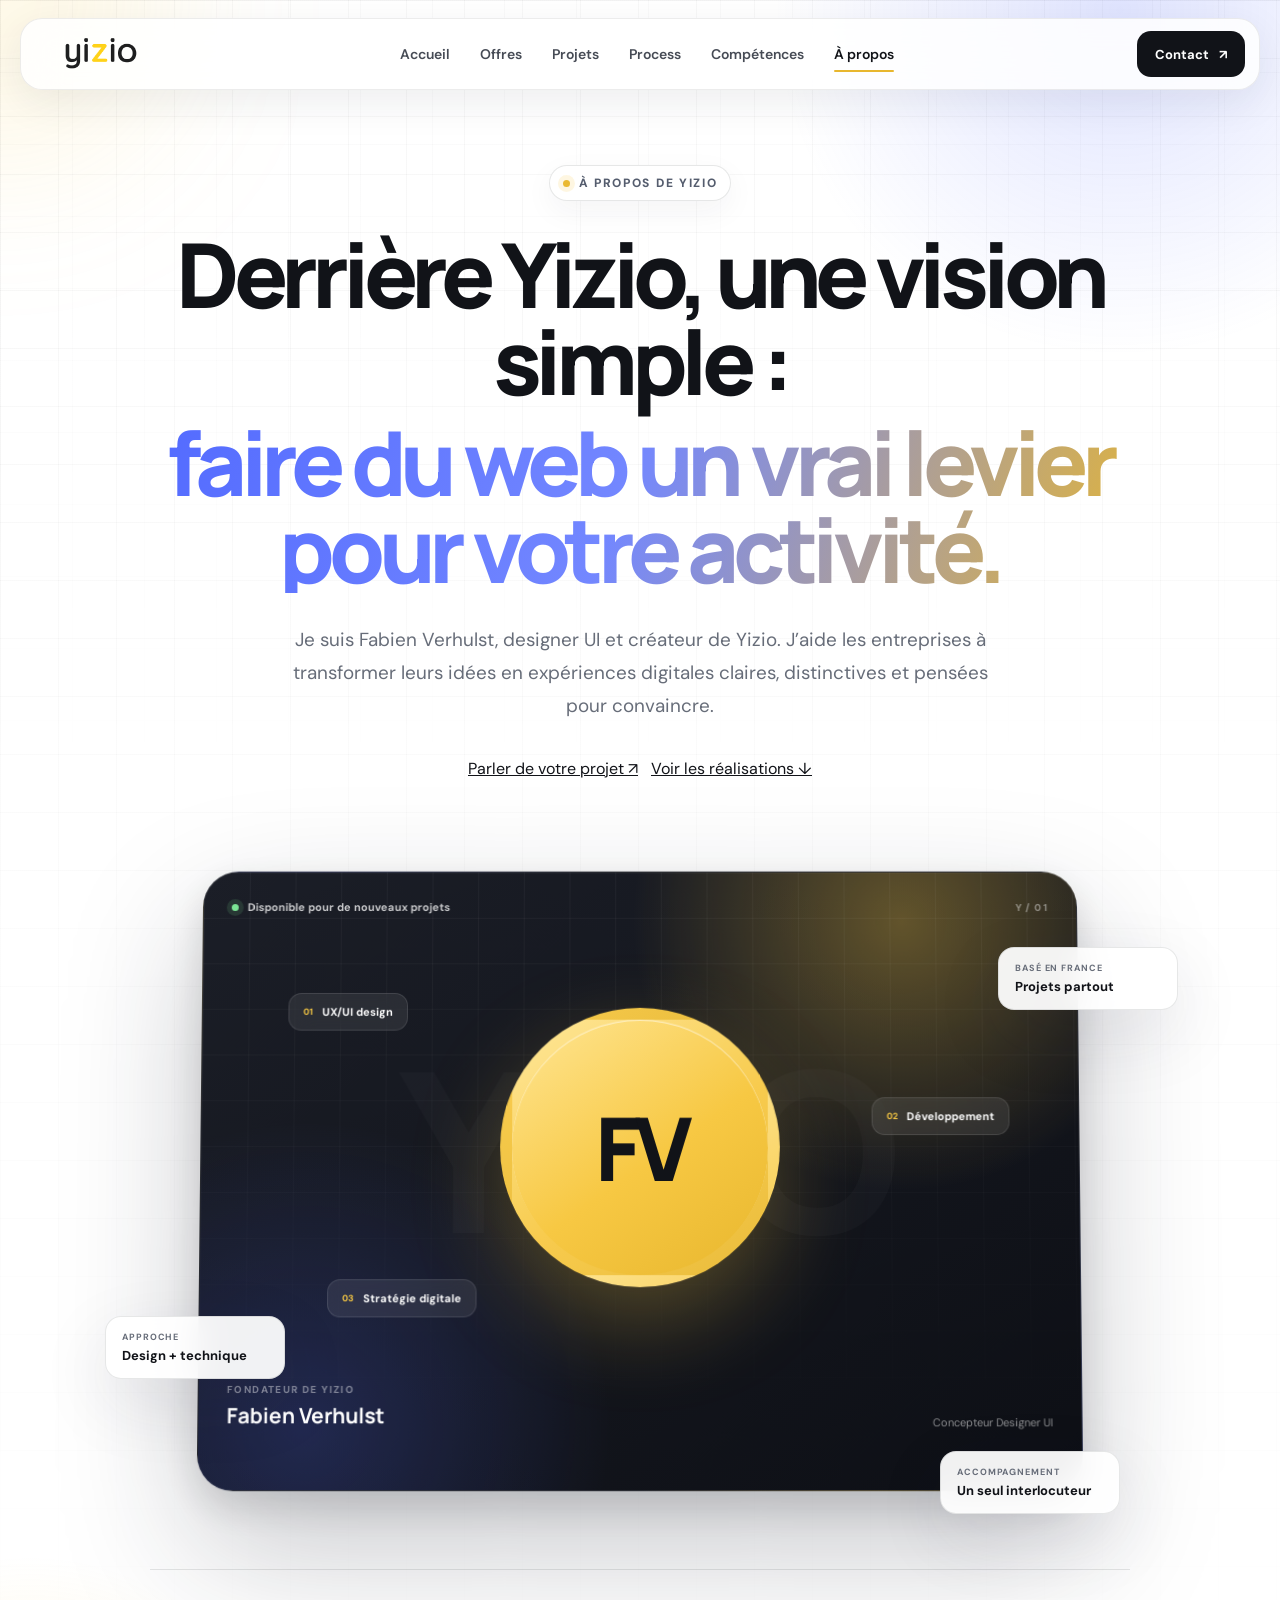
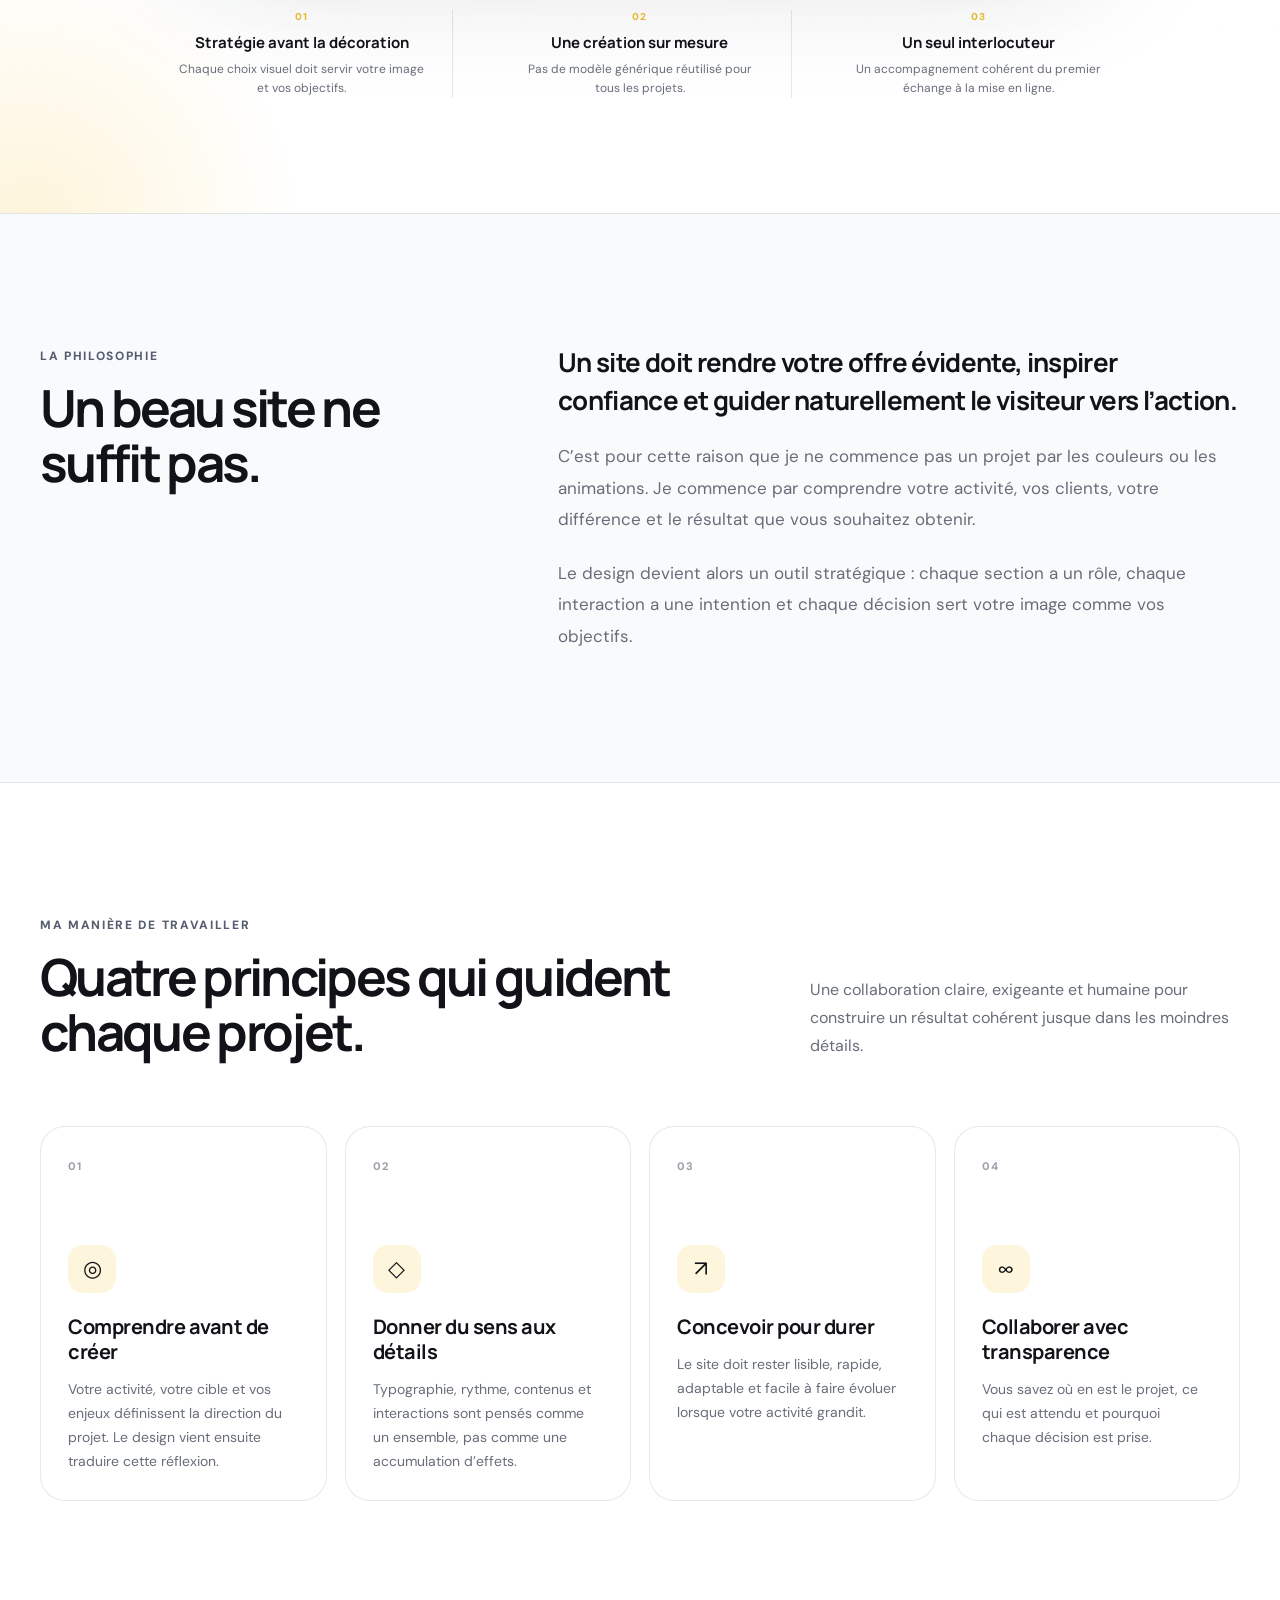
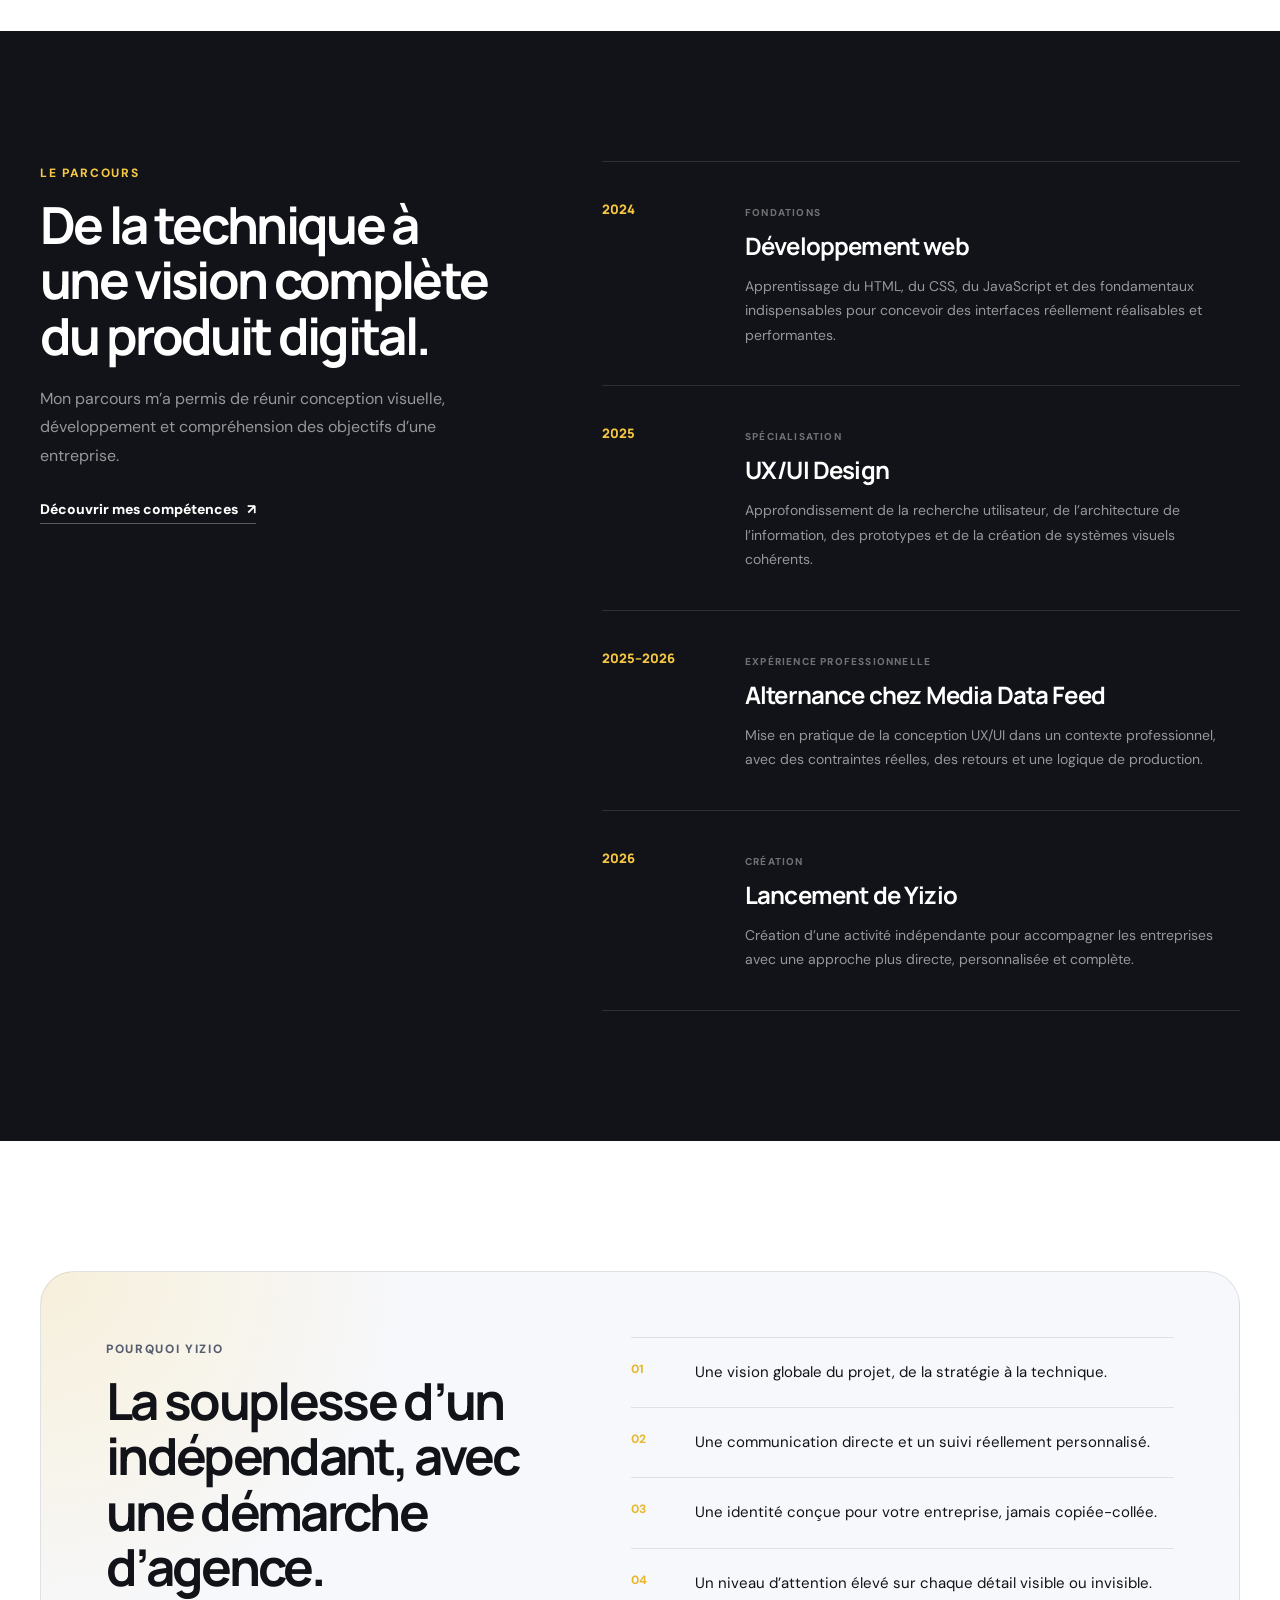
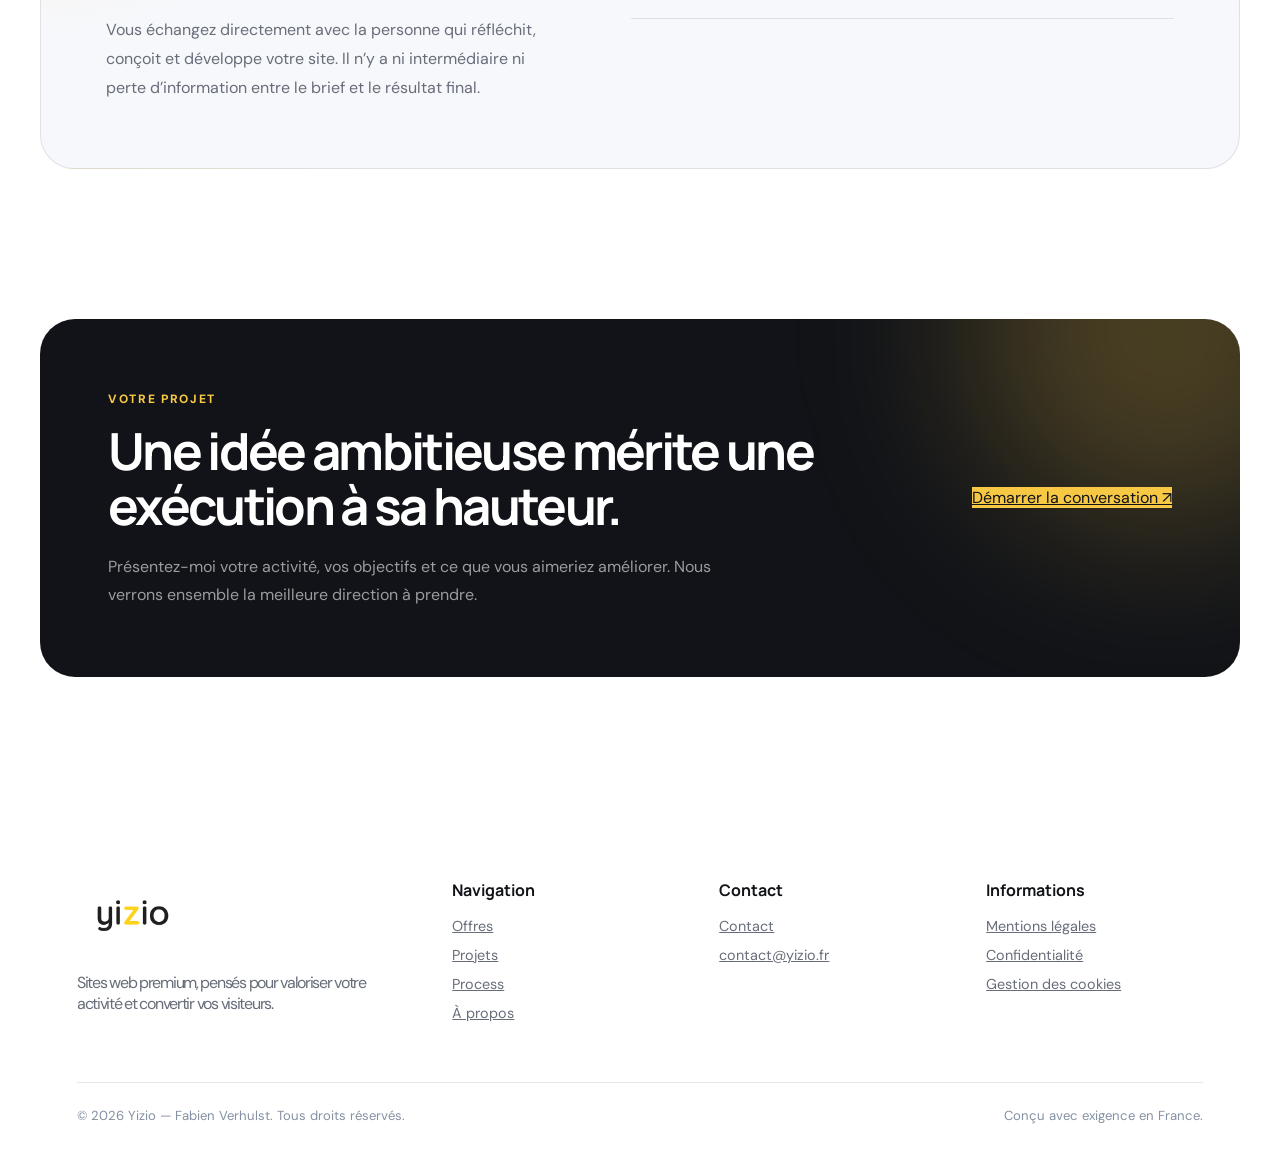
==== commit 693d7c8c: "correction" ====
--- a/apropos.html
+++ b/apropos.html
@@ -59,104 +59,136 @@
   </header>
 
   <main>
-    <section class="about-hero">
-      <div class="hero-orb hero-orb-one" aria-hidden="true"></div>
-      <div class="hero-orb hero-orb-two" aria-hidden="true"></div>
-
-      <div class="container hero-grid">
-        <div class="hero-copy reveal">
-          <span class="eyebrow">
-            <span class="eyebrow-dot"></span>
-            À propos de Yizio
+<section class="about-hero">
+  <div class="hero-orb hero-orb-one" aria-hidden="true"></div>
+  <div class="hero-orb hero-orb-two" aria-hidden="true"></div>
+
+  <div class="container about-hero-inner">
+
+    <!-- CONTENU PRINCIPAL -->
+    <div class="hero-copy reveal">
+      <span class="eyebrow">
+        <span class="eyebrow-dot"></span>
+        À propos de Yizio
+      </span>
+
+      <h1>
+        Derrière Yizio, une vision simple :
+        <span>faire du web un vrai levier pour votre activité.</span>
+      </h1>
+
+      <p class="hero-text">
+        Je suis Fabien Verhulst, designer UI et créateur de Yizio.
+        J’aide les entreprises à transformer leurs idées en expériences
+        digitales claires, distinctives et pensées pour convaincre.
+      </p>
+
+      <div class="hero-actions">
+        <a href="contact.html" class="btn btn-primary magnetic">
+          Parler de votre projet
+          <span aria-hidden="true">↗</span>
+        </a>
+
+        <a href="projets.html" class="btn btn-secondary">
+          Voir les réalisations
+          <span aria-hidden="true">↓</span>
+        </a>
+      </div>
+    </div>
+
+    <!-- CARTE CENTRALE -->
+    <div class="about-showcase reveal" data-delay="150">
+
+      <div class="visual-note note-top">
+        <span>Basé en France</span>
+        <strong>Projets partout</strong>
+      </div>
+
+      <div class="visual-note note-bottom">
+        <span>Approche</span>
+        <strong>Design + technique</strong>
+      </div>
+
+      <div class="visual-note note-right">
+        <span>Accompagnement</span>
+        <strong>Un seul interlocuteur</strong>
+      </div>
+
+      <div class="portrait-card spotlight-card" data-tilt>
+        <div class="portrait-top">
+          <span class="availability">
+            <span></span>
+            Disponible pour de nouveaux projets
           </span>
 
-          <h1>
-            Derrière Yizio, une vision simple :
-            <span>faire du web un vrai levier pour votre activité.</span>
-          </h1>
-
-          <p class="hero-text">
-            Je suis Fabien Verhulst, designer UI et créateur de Yizio. J’aide les
-            entreprises à transformer leurs idées en expériences digitales
-            claires, distinctives et pensées pour convaincre.
-          </p>
-
-          <div class="hero-actions">
-            <a href="contact.html" class="btn btn-primary magnetic">
-              Parler de votre projet
-              <span aria-hidden="true">↗</span>
-            </a>
-            <a href="projets.html" class="btn btn-secondary">
-              Voir les réalisations
-            </a>
-          </div>
-
-          <div class="hero-proof">
-            <div>
-              <strong>Stratégie</strong>
-              <span>avant la décoration</span>
-            </div>
-            <div>
-              <strong>Sur-mesure</strong>
-              <span>sans solution générique</span>
-            </div>
-            <div>
-              <strong>Un interlocuteur</strong>
-              <span>du brief à la mise en ligne</span>
-            </div>
-          </div>
-        </div>
-
-        <div class="hero-visual reveal" data-tilt>
-          <div class="portrait-card spotlight-card">
-            <div class="portrait-top">
-              <span class="availability">
-                <span></span>
-                Disponible pour de nouveaux projets
-              </span>
-              <span class="portrait-index">Y / 01</span>
-            </div>
-
-            <div class="portrait-stage">
-              <div class="portrait-monogram" aria-hidden="true">FV</div>
-
-              <div class="floating-label label-one">
-                <span>01</span>
-                UX/UI design
-              </div>
-
-              <div class="floating-label label-two">
-                <span>02</span>
-                Développement
-              </div>
-
-              <div class="floating-label label-three">
-                <span>03</span>
-                Stratégie digitale
-              </div>
-            </div>
-
-            <div class="portrait-bottom">
-              <div>
-                <span class="small-label">Fondateur</span>
-                <strong>Fabien Verhulst</strong>
-              </div>
-              <p>Concepteur Designer UI</p>
-            </div>
-          </div>
-
-          <div class="visual-note note-top">
-            <span>Basé en France</span>
-            <strong>Projets partout</strong>
-          </div>
-
-          <div class="visual-note note-bottom">
-            <span>Approche</span>
-            <strong>Design + technique</strong>
-          </div>
-        </div>
-      </div>
-    </section>
+          <span class="portrait-index">Y / 01</span>
+        </div>
+
+        <div class="portrait-stage">
+          <div class="portrait-background-text" aria-hidden="true">
+            YIZIO
+          </div>
+
+          <div class="portrait-monogram" aria-hidden="true">
+            FV
+          </div>
+
+          <div class="floating-label label-one">
+            <span>01</span>
+            UX/UI design
+          </div>
+
+          <div class="floating-label label-two">
+            <span>02</span>
+            Développement
+          </div>
+
+          <div class="floating-label label-three">
+            <span>03</span>
+            Stratégie digitale
+          </div>
+        </div>
+
+        <div class="portrait-bottom">
+          <div>
+            <span class="small-label">Fondateur de Yizio</span>
+            <strong>Fabien Verhulst</strong>
+          </div>
+
+          <p>Concepteur Designer UI</p>
+        </div>
+      </div>
+    </div>
+
+    <!-- RÉASSURANCES -->
+    <div class="hero-proof reveal" data-delay="250">
+      <div>
+        <span class="proof-number">01</span>
+        <strong>Stratégie avant la décoration</strong>
+        <p>
+          Chaque choix visuel doit servir votre image et vos objectifs.
+        </p>
+      </div>
+
+      <div>
+        <span class="proof-number">02</span>
+        <strong>Une création sur mesure</strong>
+        <p>
+          Pas de modèle générique réutilisé pour tous les projets.
+        </p>
+      </div>
+
+      <div>
+        <span class="proof-number">03</span>
+        <strong>Un seul interlocuteur</strong>
+        <p>
+          Un accompagnement cohérent du premier échange à la mise en ligne.
+        </p>
+      </div>
+    </div>
+
+  </div>
+</section>
 
     <section class="manifesto section-padding">
       <div class="container manifesto-grid">
--- a/css/apropos.css
+++ b/css/apropos.css
@@ -220,45 +220,75 @@
   transition: 0.3s ease;
 }
 
-/* HERO */
+/* =========================================================
+   HERO À PROPOS
+========================================================= */
 
 .about-hero {
   position: relative;
   min-height: 100vh;
-  padding: 150px 0 90px;
-  display: flex;
-  align-items: center;
+  padding: 165px 0 110px;
   overflow: hidden;
+  isolation: isolate;
+}
+
+.about-hero::before {
+  content: "";
+  position: absolute;
+  inset: 0;
+  z-index: -3;
+  background-image:
+    linear-gradient(rgba(17, 19, 24, 0.03) 1px, transparent 1px),
+    linear-gradient(90deg, rgba(17, 19, 24, 0.03) 1px, transparent 1px);
+  background-size: 58px 58px;
+  mask-image: linear-gradient(to bottom, #000 15%, transparent 95%);
+  -webkit-mask-image: linear-gradient(to bottom, #000 15%, transparent 95%);
+}
+
+.about-hero-inner {
+  position: relative;
+  z-index: 2;
 }
 
 .hero-orb {
   position: absolute;
+  z-index: -2;
   pointer-events: none;
   border-radius: 50%;
-  filter: blur(10px);
 }
 
 .hero-orb-one {
-  width: 520px;
-  height: 520px;
-  top: 80px;
-  right: -180px;
-  background: radial-gradient(circle, rgba(81, 105, 255, 0.15), transparent 68%);
+  width: 720px;
+  height: 720px;
+  top: -350px;
+  right: -200px;
+  background:
+    radial-gradient(
+      circle,
+      rgba(81, 105, 255, 0.18),
+      transparent 68%
+    );
 }
 
 .hero-orb-two {
-  width: 420px;
-  height: 420px;
-  left: -180px;
-  bottom: 0;
-  background: radial-gradient(circle, rgba(247, 200, 67, 0.18), transparent 68%);
-}
-
-.hero-grid {
-  display: grid;
-  grid-template-columns: minmax(0, 1.02fr) minmax(430px, 0.78fr);
-  align-items: center;
-  gap: 92px;
+  width: 540px;
+  height: 540px;
+  left: -240px;
+  bottom: -280px;
+  background:
+    radial-gradient(
+      circle,
+      rgba(247, 200, 67, 0.2),
+      transparent 70%
+    );
+}
+
+/* INTRODUCTION */
+
+.hero-copy {
+  max-width: 1040px;
+  margin: 0 auto;
+  text-align: center;
 }
 
 .eyebrow,
@@ -272,42 +302,65 @@
 
 .eyebrow {
   width: fit-content;
+  margin-inline: auto;
   padding: 9px 13px;
   display: inline-flex;
   align-items: center;
   gap: 9px;
   border: 1px solid var(--line);
   border-radius: 999px;
-  background: rgba(255, 255, 255, 0.7);
+  background: rgba(255, 255, 255, 0.82);
+  box-shadow: 0 10px 30px rgba(35, 43, 67, 0.05);
+  backdrop-filter: blur(12px);
 }
 
 .eyebrow-dot {
+  position: relative;
   width: 7px;
   height: 7px;
+  flex: 0 0 auto;
   border-radius: 50%;
   background: var(--yellow-dark);
-  box-shadow: 0 0 0 5px rgba(247, 200, 67, 0.15);
+}
+
+.eyebrow-dot::after {
+  content: "";
+  position: absolute;
+  inset: -5px;
+  border-radius: inherit;
+  background: rgba(247, 200, 67, 0.16);
 }
 
 .hero-copy h1 {
-  max-width: 760px;
-  margin-top: 27px;
+  max-width: 1100px;
+  margin: 30px auto 0;
   font-family: "Manrope", sans-serif;
-  font-size: clamp(49px, 5.1vw, 78px);
-  line-height: 1.02;
-  letter-spacing: -0.062em;
+  font-size: clamp(3.5rem, 7vw, 6.8rem);
+  font-weight: 800;
+  line-height: 0.97;
+  letter-spacing: -0.07em;
 }
 
 .hero-copy h1 span {
   display: block;
-  color: #7a808d;
+  margin-top: 14px;
+  color: transparent;
+  background:
+    linear-gradient(
+      110deg,
+      var(--blue) 0%,
+      #7387ff 48%,
+      var(--yellow-dark) 100%
+    );
+  background-clip: text;
+  -webkit-background-clip: text;
 }
 
 .hero-text {
-  max-width: 650px;
-  margin-top: 28px;
+  max-width: 740px;
+  margin: 30px auto 0;
   color: var(--muted);
-  font-size: 18px;
+  font-size: clamp(1.02rem, 1.5vw, 1.18rem);
   line-height: 1.75;
 }
 
@@ -315,92 +368,56 @@
   margin-top: 36px;
   display: flex;
   flex-wrap: wrap;
+  justify-content: center;
   gap: 13px;
 }
 
-.btn {
-  min-height: 54px;
-  padding: 0 23px;
-  display: inline-flex;
-  align-items: center;
-  justify-content: center;
-  gap: 11px;
-  border: 1px solid transparent;
-  border-radius: 16px;
-  font-size: 14px;
-  font-weight: 800;
-  text-decoration: none;
-  transition: 0.3s ease;
-}
-
-.btn-primary {
-  color: #111318;
-  background: var(--yellow);
-  box-shadow: 0 13px 25px rgba(232, 183, 46, 0.21);
-}
-
-.btn-primary:hover {
-  background: #fbd566;
-  transform: translateY(-3px);
-}
-
-.btn-secondary {
-  color: var(--text);
-  border-color: var(--line);
-  background: rgba(255, 255, 255, 0.75);
-}
-
-.btn-secondary:hover {
-  border-color: rgba(17, 19, 24, 0.22);
-  transform: translateY(-3px);
-}
-
-.btn-dark {
-  flex-shrink: 0;
-  color: #fff;
-  background: #111318;
-}
-
-.hero-proof {
-  margin-top: 54px;
-  padding-top: 24px;
-  display: grid;
-  grid-template-columns: repeat(3, 1fr);
-  gap: 19px;
-  border-top: 1px solid var(--line);
-}
-
-.hero-proof div {
-  display: flex;
-  flex-direction: column;
-  gap: 4px;
-}
-
-.hero-proof strong {
-  font-size: 14px;
-}
-
-.hero-proof span {
-  color: var(--muted);
-  font-size: 12px;
-}
-
-.hero-visual {
-  position: relative;
-  transform-style: preserve-3d;
+/* =========================================================
+   GRANDE CARTE CENTRALE
+========================================================= */
+
+.about-showcase {
+  position: relative;
+  width: min(100%, 980px);
+  margin: 90px auto 0;
+  padding: 0 50px;
+  perspective: 1400px;
 }
 
 .portrait-card {
   position: relative;
-  min-height: 570px;
-  padding: 24px;
+  width: 100%;
+  min-height: 620px;
+  padding: 28px;
   overflow: hidden;
-  border: 1px solid rgba(17, 19, 24, 0.1);
+  border: 1px solid rgba(255, 255, 255, 0.1);
   border-radius: 36px;
   background:
-    radial-gradient(circle at 80% 10%, rgba(247, 200, 67, 0.36), transparent 28%),
-    linear-gradient(145deg, #1a1d25, #101218);
-  box-shadow: 0 35px 100px rgba(26, 31, 49, 0.2);
+    radial-gradient(
+      circle at 80% 8%,
+      rgba(247, 200, 67, 0.34),
+      transparent 30%
+    ),
+    radial-gradient(
+      circle at 12% 90%,
+      rgba(81, 105, 255, 0.22),
+      transparent 32%
+    ),
+    linear-gradient(145deg, #1b1e27, #0d0f15);
+  box-shadow:
+    0 55px 135px rgba(26, 31, 49, 0.25),
+    0 15px 38px rgba(17, 19, 24, 0.14);
+  transform: rotateX(2deg);
+  transform-style: preserve-3d;
+  transition:
+    transform 0.25s ease,
+    box-shadow 0.35s ease;
+}
+
+.portrait-card:hover {
+  box-shadow:
+    0 65px 150px rgba(26, 31, 49, 0.3),
+    0 18px 45px rgba(17, 19, 24, 0.17);
 }
 
 .portrait-card::before {
@@ -409,82 +426,135 @@
   inset: 0;
   pointer-events: none;
   background-image:
-    linear-gradient(rgba(255,255,255,.04) 1px, transparent 1px),
-    linear-gradient(90deg, rgba(255,255,255,.04) 1px, transparent 1px);
-  background-size: 42px 42px;
-  mask-image: linear-gradient(to bottom, #000, transparent);
+    linear-gradient(rgba(255, 255, 255, 0.045) 1px, transparent 1px),
+    linear-gradient(90deg, rgba(255, 255, 255, 0.045) 1px, transparent 1px);
+  background-size: 46px 46px;
+  mask-image: linear-gradient(to bottom, #000, transparent 95%);
+  -webkit-mask-image: linear-gradient(to bottom, #000, transparent 95%);
+}
+
+.portrait-card::after {
+  content: "";
+  position: absolute;
+  width: 480px;
+  height: 480px;
+  top: 50%;
+  left: 50%;
+  pointer-events: none;
+  border: 1px solid rgba(255, 255, 255, 0.06);
+  border-radius: 50%;
+  transform: translate(-50%, -50%);
 }
 
 .portrait-top,
 .portrait-bottom {
   position: relative;
-  z-index: 2;
+  z-index: 3;
   display: flex;
   align-items: center;
   justify-content: space-between;
 }
 
 .availability {
-  display: flex;
+  display: inline-flex;
   align-items: center;
-  gap: 8px;
-  color: rgba(255,255,255,.76);
+  gap: 9px;
+  color: rgba(255, 255, 255, 0.76);
   font-size: 11px;
   font-weight: 700;
 }
 
 .availability span {
+  position: relative;
   width: 7px;
   height: 7px;
+  flex: 0 0 auto;
   border-radius: 50%;
   background: #7be495;
-  box-shadow: 0 0 0 5px rgba(123,228,149,.12);
+}
+
+.availability span::after {
+  content: "";
+  position: absolute;
+  inset: -5px;
+  border-radius: inherit;
+  background: rgba(123, 228, 149, 0.13);
 }
 
 .portrait-index,
 .small-label {
-  color: rgba(255,255,255,.43);
+  color: rgba(255, 255, 255, 0.43);
   font-size: 10px;
   font-weight: 800;
-  letter-spacing: .14em;
+  letter-spacing: 0.14em;
   text-transform: uppercase;
 }
 
+/* CENTRE DE LA CARTE */
+
 .portrait-stage {
   position: relative;
-  min-height: 426px;
+  min-height: 470px;
   display: grid;
   place-items: center;
 }
 
+.portrait-background-text {
+  position: absolute;
+  top: 50%;
+  left: 50%;
+  color: rgba(255, 255, 255, 0.025);
+  font-family: "Manrope", sans-serif;
+  font-size: clamp(7rem, 18vw, 14rem);
+  font-weight: 800;
+  line-height: 1;
+  letter-spacing: -0.09em;
+  transform: translate(-50%, -50%);
+  user-select: none;
+  white-space: nowrap;
+}
+
 .portrait-monogram {
-  width: 250px;
-  height: 250px;
+  position: relative;
+  z-index: 2;
+  width: 280px;
+  height: 280px;
   display: grid;
   place-items: center;
   color: #111318;
-  background: var(--yellow);
+  background:
+    linear-gradient(
+      145deg,
+      #ffe694,
+      var(--yellow) 55%,
+      var(--yellow-dark)
+    );
+  border: 12px solid rgba(255, 255, 255, 0.06);
   border-radius: 50%;
   font-family: "Manrope", sans-serif;
-  font-size: 82px;
+  font-size: 88px;
   font-weight: 800;
-  letter-spacing: -.08em;
-  box-shadow: 0 30px 80px rgba(247,200,67,.25);
+  letter-spacing: -0.08em;
+  box-shadow:
+    0 35px 90px rgba(247, 200, 67, 0.28),
+    inset 0 1px 0 rgba(255, 255, 255, 0.65);
 }
 
 .floating-label {
   position: absolute;
+  z-index: 4;
   padding: 11px 14px;
   display: flex;
   align-items: center;
   gap: 9px;
   color: #fff;
-  border: 1px solid rgba(255,255,255,.11);
+  border: 1px solid rgba(255, 255, 255, 0.11);
   border-radius: 13px;
-  background: rgba(255,255,255,.08);
-  backdrop-filter: blur(12px);
+  background: rgba(255, 255, 255, 0.08);
+  backdrop-filter: blur(13px);
   font-size: 11px;
   font-weight: 700;
+  animation: aboutFloat 5s ease-in-out infinite;
 }
 
 .floating-label span {
@@ -493,25 +563,38 @@
 }
 
 .label-one {
-  top: 70px;
-  left: 5px;
+  top: 80px;
+  left: 7%;
 }
 
 .label-two {
-  right: -4px;
-  top: 170px;
+  top: 185px;
+  right: 5%;
+  animation-delay: -1.7s;
 }
 
 .label-three {
-  bottom: 58px;
-  left: 22px;
+  left: 12%;
+  bottom: 65px;
+  animation-delay: -3.1s;
+}
+
+@keyframes aboutFloat {
+  0%,
+  100% {
+    transform: translateY(0);
+  }
+
+  50% {
+    transform: translateY(-8px);
+  }
 }
 
 .portrait-bottom {
   align-items: flex-end;
 }
 
-.portrait-bottom div {
+.portrait-bottom > div {
   display: flex;
   flex-direction: column;
   gap: 5px;
@@ -520,48 +603,113 @@
 .portrait-bottom strong {
   color: #fff;
   font-family: "Manrope", sans-serif;
-  font-size: 20px;
+  font-size: 21px;
 }
 
 .portrait-bottom p {
-  color: rgba(255,255,255,.5);
+  color: rgba(255, 255, 255, 0.52);
   font-size: 11px;
 }
+
+/* NOTES AUTOUR DE LA CARTE */
 
 .visual-note {
   position: absolute;
   z-index: 5;
-  min-width: 164px;
+  min-width: 180px;
   padding: 14px 16px;
   display: flex;
   flex-direction: column;
   gap: 4px;
   border: 1px solid var(--line);
   border-radius: 16px;
-  background: rgba(255,255,255,.9);
+  background: rgba(255, 255, 255, 0.94);
   box-shadow: var(--shadow);
-  backdrop-filter: blur(14px);
+  backdrop-filter: blur(15px);
+  animation: aboutFloat 5s ease-in-out infinite;
 }
 
 .visual-note span {
   color: var(--muted);
+  font-size: 9px;
+  font-weight: 700;
+  letter-spacing: 0.1em;
+  text-transform: uppercase;
+}
+
+.visual-note strong {
+  color: var(--text);
+  font-size: 13px;
+}
+
+.note-top {
+  top: 78px;
+  right: -48px;
+}
+
+.note-bottom {
+  left: -45px;
+  bottom: 110px;
+  animation-delay: -2s;
+}
+
+.note-right {
+  right: 10px;
+  bottom: -25px;
+  animation-delay: -3.3s;
+}
+
+/* =========================================================
+   RÉASSURANCES
+========================================================= */
+
+.hero-proof {
+  max-width: 980px;
+  margin: 80px auto 0;
+  padding-top: 35px;
+  display: grid;
+  grid-template-columns: repeat(3, 1fr);
+  gap: 35px;
+  border-top: 1px solid var(--line);
+}
+
+.hero-proof > div {
+  position: relative;
+  padding: 5px 24px;
+  text-align: center;
+}
+
+.hero-proof > div:not(:last-child)::after {
+  content: "";
+  position: absolute;
+  top: 5px;
+  right: 0;
+  width: 1px;
+  height: calc(100% - 10px);
+  background: var(--line);
+}
+
+.proof-number {
+  display: block;
+  margin-bottom: 9px;
+  color: var(--yellow-dark);
   font-size: 10px;
-  text-transform: uppercase;
-  letter-spacing: .1em;
-}
-
-.visual-note strong {
-  font-size: 13px;
-}
-
-.note-top {
-  top: 76px;
-  right: -50px;
-}
-
-.note-bottom {
-  left: -57px;
-  bottom: 87px;
+  font-weight: 800;
+  letter-spacing: 0.13em;
+}
+
+.hero-proof strong {
+  display: block;
+  font-family: "Manrope", sans-serif;
+  font-size: 15px;
+}
+
+.hero-proof p {
+  max-width: 250px;
+  margin: 7px auto 0;
+  color: var(--muted);
+  font-size: 12px;
+  line-height: 1.6;
 }
 
 /* MANIFESTO */
@@ -926,10 +1074,21 @@
     gap: 19px;
   }
 
-  .hero-grid {
-    grid-template-columns: 1fr 430px;
-    gap: 52px;
-  }
+.about-showcase {
+  padding-inline: 80px;
+}
+
+.note-top {
+  right: 20px;
+}
+
+.note-bottom {
+  left: 20px;
+}
+
+.note-right {
+  right: 45px;
+}
 
   .values-grid {
     grid-template-columns: repeat(2, 1fr);
@@ -1004,42 +1163,45 @@
     transform: translateY(-7px) rotate(-45deg);
   }
 
-  .hero-grid,
-  .manifesto-grid,
-  .journey-grid,
-  .difference-panel {
-    grid-template-columns: 1fr;
-  }
-
-  .about-hero {
-    padding-top: 140px;
-  }
-
-  .hero-grid {
-    gap: 75px;
-  }
-
-  .hero-copy {
-    text-align: center;
-  }
-
-  .eyebrow,
-  .hero-actions {
-    margin-inline: auto;
-  }
-
-  .hero-text {
-    margin-inline: auto;
-  }
-
-  .hero-proof {
-    text-align: left;
-  }
-
-  .hero-visual {
-    width: min(100%, 510px);
-    margin-inline: auto;
-  }
+.manifesto-grid,
+.journey-grid,
+.difference-panel {
+  grid-template-columns: 1fr;
+}
+
+.about-hero {
+  padding-top: 145px;
+}
+
+.about-showcase {
+  width: min(100%, 760px);
+  padding-inline: 55px;
+}
+
+.hero-copy {
+  text-align: center;
+}
+
+.eyebrow,
+.hero-actions {
+  margin-inline: auto;
+}
+
+.hero-text {
+  margin-inline: auto;
+}
+
+.note-top {
+  right: 0;
+}
+
+.note-bottom {
+  left: 0;
+}
+
+.note-right {
+  right: 30px;
+}
 
   .manifesto-grid,
   .journey-grid {
@@ -1081,62 +1243,97 @@
     padding-left: 18px;
   }
 
-  .about-hero {
-    min-height: auto;
-    padding: 125px 0 70px;
-  }
-
-  .hero-copy h1 {
-    font-size: 43px;
-  }
-
-  .hero-text {
-    font-size: 16px;
-  }
-
-  .hero-actions {
-    width: 100%;
-    flex-direction: column;
-  }
-
-  .hero-actions .btn {
-    width: 100%;
-  }
-
-  .hero-proof {
-    grid-template-columns: 1fr;
-    gap: 14px;
-  }
-
-  .hero-proof div {
-    padding: 13px 0;
-    border-bottom: 1px solid var(--line);
-  }
-
-  .portrait-card {
-    min-height: 500px;
-    padding: 19px;
-  }
-
-  .portrait-stage {
-    min-height: 355px;
-  }
-
-  .portrait-monogram {
-    width: 205px;
-    height: 205px;
-    font-size: 67px;
-  }
-
-  .floating-label {
-    padding: 9px 11px;
-    font-size: 9px;
-  }
-
-  .note-top,
-  .note-bottom {
-    display: none;
-  }
+.about-hero {
+  min-height: auto;
+  padding: 125px 0 75px;
+}
+
+.hero-copy h1 {
+  font-size: clamp(2.75rem, 12vw, 4.4rem);
+  letter-spacing: -0.06em;
+}
+
+.hero-text {
+  font-size: 16px;
+}
+
+.hero-actions {
+  width: 100%;
+  flex-direction: column;
+}
+
+.hero-actions .btn {
+  width: 100%;
+}
+
+.about-showcase {
+  margin-top: 65px;
+  padding: 0;
+}
+
+.portrait-card {
+  min-height: 510px;
+  padding: 20px;
+  border-radius: 25px;
+  transform: none;
+}
+
+.portrait-stage {
+  min-height: 370px;
+}
+
+.portrait-monogram {
+  width: 205px;
+  height: 205px;
+  border-width: 8px;
+  font-size: 65px;
+}
+
+.portrait-background-text {
+  font-size: 7rem;
+}
+
+.floating-label {
+  padding: 9px 11px;
+  font-size: 9px;
+}
+
+.label-one {
+  top: 55px;
+  left: 0;
+}
+
+.label-two {
+  top: 150px;
+  right: 0;
+}
+
+.label-three {
+  left: 10px;
+  bottom: 52px;
+}
+
+.visual-note {
+  display: none;
+}
+
+.hero-proof {
+  margin-top: 50px;
+  grid-template-columns: 1fr;
+  gap: 0;
+}
+
+.hero-proof > div {
+  padding: 25px 10px;
+}
+
+.hero-proof > div:not(:last-child) {
+  border-bottom: 1px solid var(--line);
+}
+
+.hero-proof > div:not(:last-child)::after {
+  display: none;
+}
 
   .manifesto-copy .manifesto-lead {
     font-size: 22px;
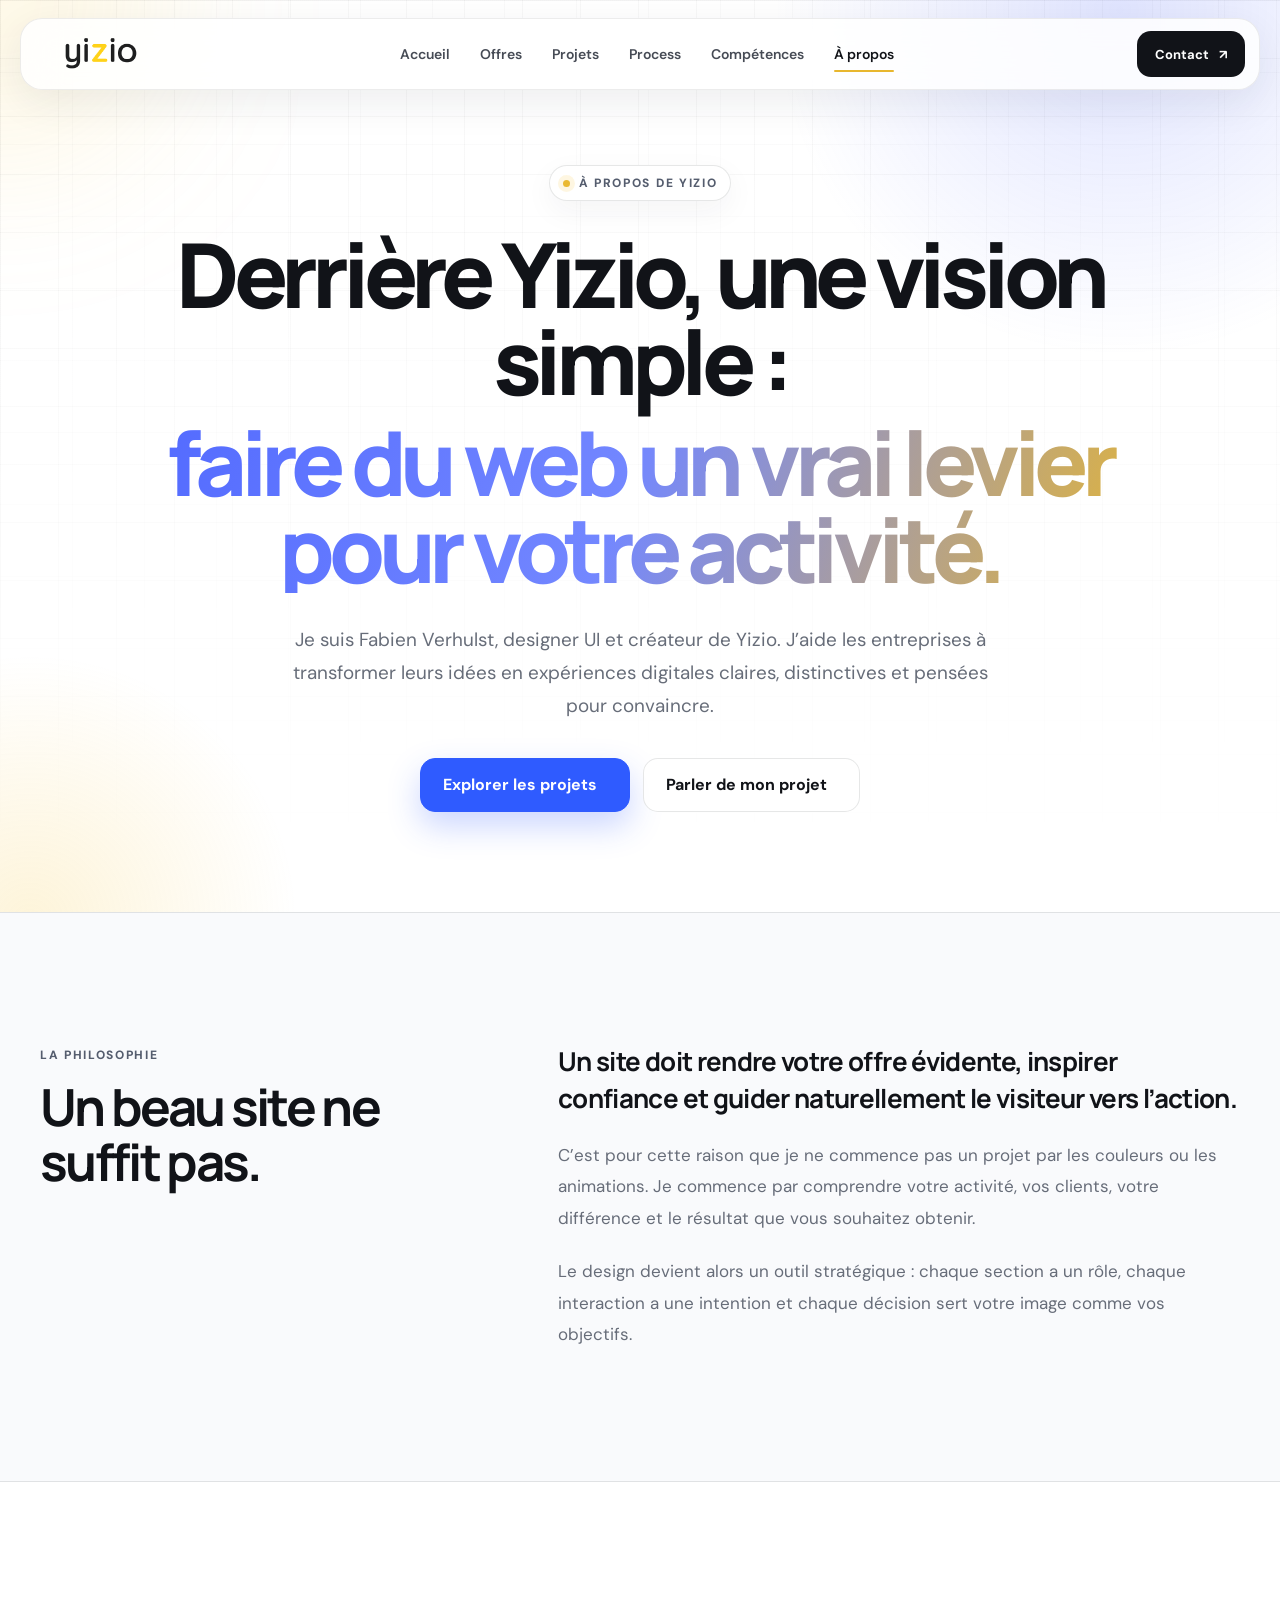
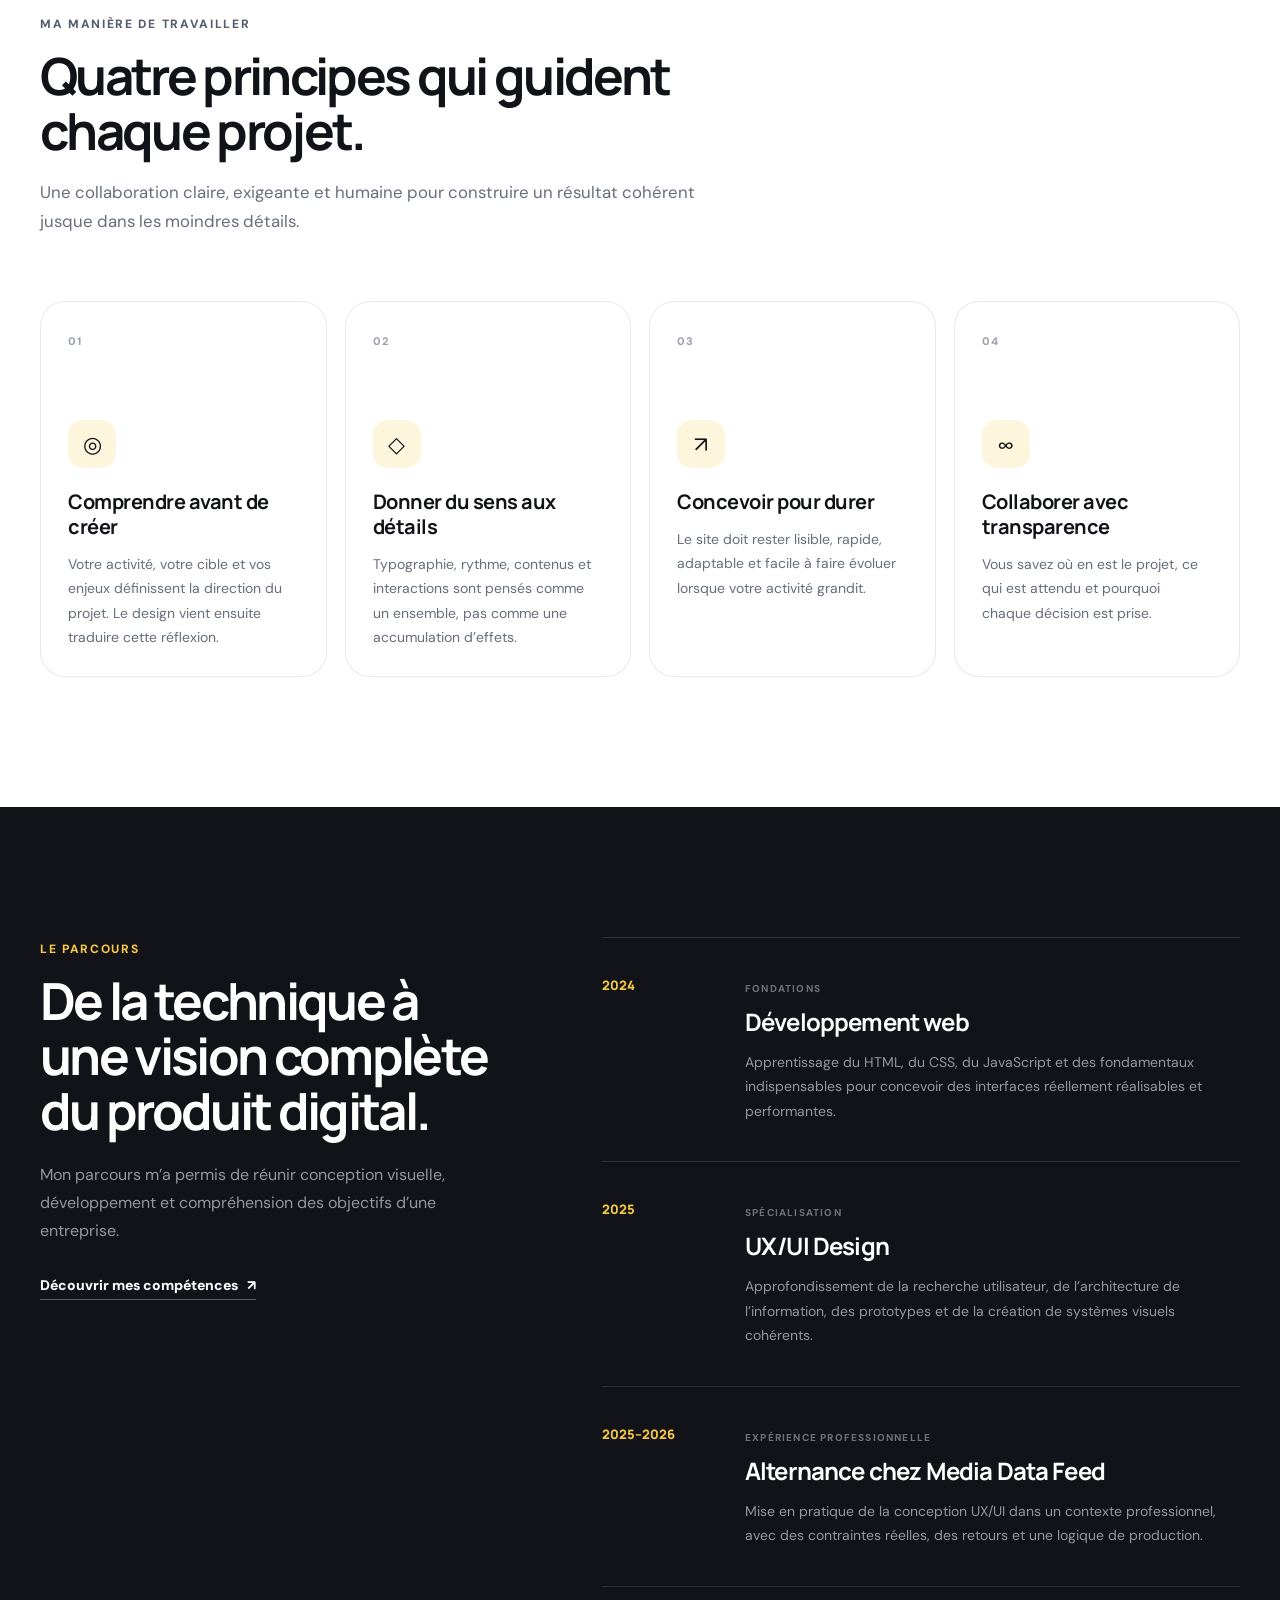
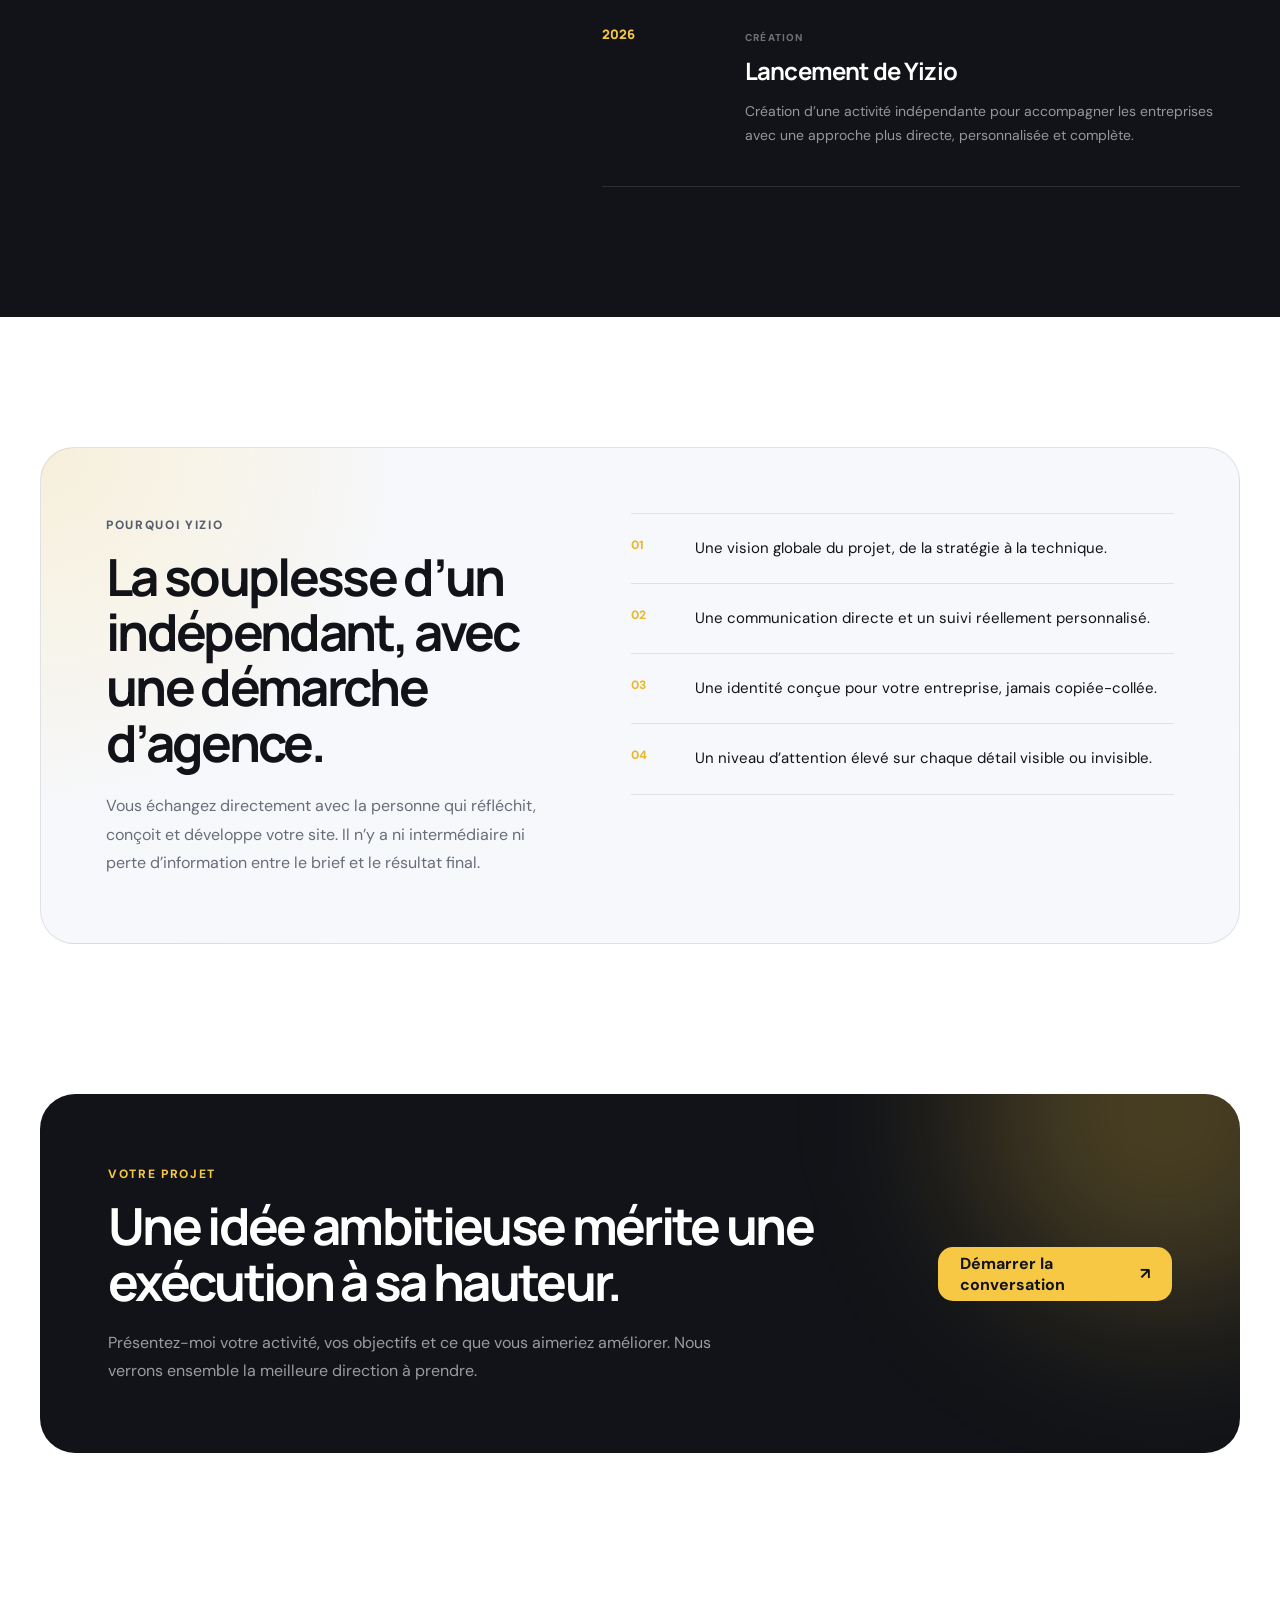
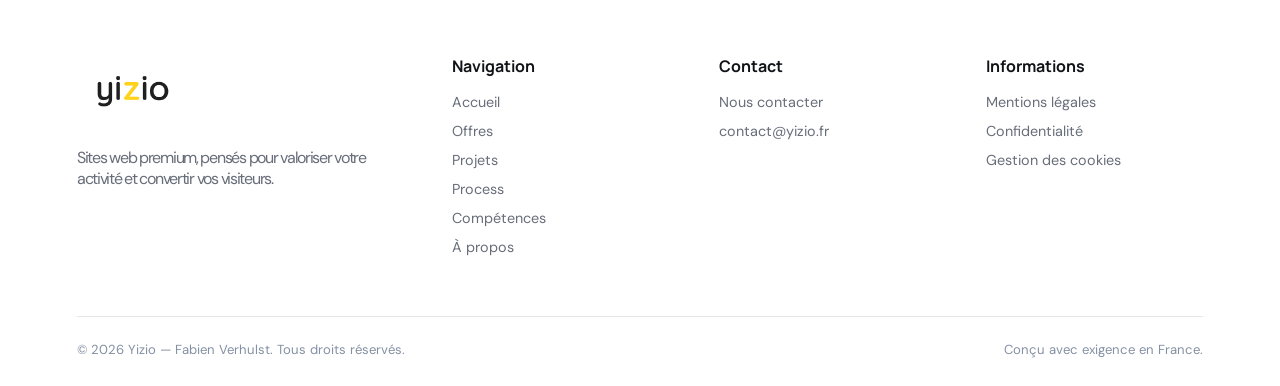
==== commit e83fd722: "mise à jour" ====
--- a/apropos.html
+++ b/apropos.html
@@ -84,111 +84,18 @@
       </p>
 
       <div class="hero-actions">
-        <a href="contact.html" class="btn btn-primary magnetic">
-          Parler de votre projet
-          <span aria-hidden="true">↗</span>
+        <a href="#realisations" class="btn btn-primary magnetic">
+          Explorer les projets
+          <i class="fa-solid fa-arrow-down"></i>
         </a>
 
-        <a href="projets.html" class="btn btn-secondary">
-          Voir les réalisations
-          <span aria-hidden="true">↓</span>
+        <a href="contact.html" class="btn btn-secondary">
+          Parler de mon projet
+          <i class="fa-solid fa-arrow-right"></i>
         </a>
       </div>
     </div>
-
-    <!-- CARTE CENTRALE -->
-    <div class="about-showcase reveal" data-delay="150">
-
-      <div class="visual-note note-top">
-        <span>Basé en France</span>
-        <strong>Projets partout</strong>
-      </div>
-
-      <div class="visual-note note-bottom">
-        <span>Approche</span>
-        <strong>Design + technique</strong>
-      </div>
-
-      <div class="visual-note note-right">
-        <span>Accompagnement</span>
-        <strong>Un seul interlocuteur</strong>
-      </div>
-
-      <div class="portrait-card spotlight-card" data-tilt>
-        <div class="portrait-top">
-          <span class="availability">
-            <span></span>
-            Disponible pour de nouveaux projets
-          </span>
-
-          <span class="portrait-index">Y / 01</span>
-        </div>
-
-        <div class="portrait-stage">
-          <div class="portrait-background-text" aria-hidden="true">
-            YIZIO
-          </div>
-
-          <div class="portrait-monogram" aria-hidden="true">
-            FV
-          </div>
-
-          <div class="floating-label label-one">
-            <span>01</span>
-            UX/UI design
-          </div>
-
-          <div class="floating-label label-two">
-            <span>02</span>
-            Développement
-          </div>
-
-          <div class="floating-label label-three">
-            <span>03</span>
-            Stratégie digitale
-          </div>
-        </div>
-
-        <div class="portrait-bottom">
-          <div>
-            <span class="small-label">Fondateur de Yizio</span>
-            <strong>Fabien Verhulst</strong>
-          </div>
-
-          <p>Concepteur Designer UI</p>
-        </div>
-      </div>
-    </div>
-
-    <!-- RÉASSURANCES -->
-    <div class="hero-proof reveal" data-delay="250">
-      <div>
-        <span class="proof-number">01</span>
-        <strong>Stratégie avant la décoration</strong>
-        <p>
-          Chaque choix visuel doit servir votre image et vos objectifs.
-        </p>
-      </div>
-
-      <div>
-        <span class="proof-number">02</span>
-        <strong>Une création sur mesure</strong>
-        <p>
-          Pas de modèle générique réutilisé pour tous les projets.
-        </p>
-      </div>
-
-      <div>
-        <span class="proof-number">03</span>
-        <strong>Un seul interlocuteur</strong>
-        <p>
-          Un accompagnement cohérent du premier échange à la mise en ligne.
-        </p>
-      </div>
-    </div>
-
-  </div>
-</section>
+    </section>
 
     <section class="manifesto section-padding">
       <div class="container manifesto-grid">
@@ -415,15 +322,17 @@
 
       <div class="footer-column">
         <strong>Navigation</strong>
+        <a href="index.html">Accueil</a>
         <a href="offres.html">Offres</a>
         <a href="projets.html">Projets</a>
         <a href="process.html">Process</a>
+        <a href="competences.html">Compétences</a>
         <a href="apropos.html">À propos</a>
       </div>
 
       <div class="footer-column">
         <strong>Contact</strong>
-        <a href="contact.html">Contact</a>
+        <a href="contact.html">Nous contacter</a>
         <a href="mailto:contact@yizio.fr">contact@yizio.fr</a>
       </div>
 
--- a/css/apropos.css
+++ b/css/apropos.css
@@ -230,6 +230,7 @@
   padding: 165px 0 110px;
   overflow: hidden;
   isolation: isolate;
+  padding-bottom: 100px;
 }
 
 .about-hero::before {
@@ -372,345 +373,46 @@
   gap: 13px;
 }
 
-/* =========================================================
-   GRANDE CARTE CENTRALE
-========================================================= */
-
-.about-showcase {
-  position: relative;
-  width: min(100%, 980px);
-  margin: 90px auto 0;
-  padding: 0 50px;
-  perspective: 1400px;
-}
-
-.portrait-card {
-  position: relative;
-  width: 100%;
-  min-height: 620px;
-  padding: 28px;
-  overflow: hidden;
-  border: 1px solid rgba(255, 255, 255, 0.1);
-  border-radius: 36px;
-  background:
-    radial-gradient(
-      circle at 80% 8%,
-      rgba(247, 200, 67, 0.34),
-      transparent 30%
-    ),
-    radial-gradient(
-      circle at 12% 90%,
-      rgba(81, 105, 255, 0.22),
-      transparent 32%
-    ),
-    linear-gradient(145deg, #1b1e27, #0d0f15);
-  box-shadow:
-    0 55px 135px rgba(26, 31, 49, 0.25),
-    0 15px 38px rgba(17, 19, 24, 0.14);
-  transform: rotateX(2deg);
-  transform-style: preserve-3d;
-  transition:
-    transform 0.25s ease,
-    box-shadow 0.35s ease;
-}
-
-.portrait-card:hover {
-  box-shadow:
-    0 65px 150px rgba(26, 31, 49, 0.3),
-    0 18px 45px rgba(17, 19, 24, 0.17);
-}
-
-.portrait-card::before {
-  content: "";
-  position: absolute;
-  inset: 0;
-  pointer-events: none;
-  background-image:
-    linear-gradient(rgba(255, 255, 255, 0.045) 1px, transparent 1px),
-    linear-gradient(90deg, rgba(255, 255, 255, 0.045) 1px, transparent 1px);
-  background-size: 46px 46px;
-  mask-image: linear-gradient(to bottom, #000, transparent 95%);
-  -webkit-mask-image: linear-gradient(to bottom, #000, transparent 95%);
-}
-
-.portrait-card::after {
-  content: "";
-  position: absolute;
-  width: 480px;
-  height: 480px;
-  top: 50%;
-  left: 50%;
-  pointer-events: none;
-  border: 1px solid rgba(255, 255, 255, 0.06);
-  border-radius: 50%;
-  transform: translate(-50%, -50%);
-}
-
-.portrait-top,
-.portrait-bottom {
-  position: relative;
-  z-index: 3;
-  display: flex;
-  align-items: center;
-  justify-content: space-between;
-}
-
-.availability {
+.btn {
+  min-height: 54px;
+  padding: 0 22px;
+  border-radius: 15px;
   display: inline-flex;
   align-items: center;
-  gap: 9px;
-  color: rgba(255, 255, 255, 0.76);
-  font-size: 11px;
+  justify-content: center;
+  gap: 10px;
   font-weight: 700;
-}
-
-.availability span {
-  position: relative;
-  width: 7px;
-  height: 7px;
-  flex: 0 0 auto;
-  border-radius: 50%;
-  background: #7be495;
-}
-
-.availability span::after {
-  content: "";
-  position: absolute;
-  inset: -5px;
-  border-radius: inherit;
-  background: rgba(123, 228, 149, 0.13);
-}
-
-.portrait-index,
-.small-label {
-  color: rgba(255, 255, 255, 0.43);
-  font-size: 10px;
-  font-weight: 800;
-  letter-spacing: 0.14em;
-  text-transform: uppercase;
-}
-
-/* CENTRE DE LA CARTE */
-
-.portrait-stage {
-  position: relative;
-  min-height: 470px;
-  display: grid;
-  place-items: center;
-}
-
-.portrait-background-text {
-  position: absolute;
-  top: 50%;
-  left: 50%;
-  color: rgba(255, 255, 255, 0.025);
-  font-family: "Manrope", sans-serif;
-  font-size: clamp(7rem, 18vw, 14rem);
-  font-weight: 800;
-  line-height: 1;
-  letter-spacing: -0.09em;
-  transform: translate(-50%, -50%);
-  user-select: none;
-  white-space: nowrap;
-}
-
-.portrait-monogram {
-  position: relative;
-  z-index: 2;
-  width: 280px;
-  height: 280px;
-  display: grid;
-  place-items: center;
-  color: #111318;
-  background:
-    linear-gradient(
-      145deg,
-      #ffe694,
-      var(--yellow) 55%,
-      var(--yellow-dark)
-    );
-  border: 12px solid rgba(255, 255, 255, 0.06);
-  border-radius: 50%;
-  font-family: "Manrope", sans-serif;
-  font-size: 88px;
-  font-weight: 800;
-  letter-spacing: -0.08em;
-  box-shadow:
-    0 35px 90px rgba(247, 200, 67, 0.28),
-    inset 0 1px 0 rgba(255, 255, 255, 0.65);
-}
-
-.floating-label {
-  position: absolute;
-  z-index: 4;
-  padding: 11px 14px;
-  display: flex;
-  align-items: center;
-  gap: 9px;
+  transition: 0.25s ease;
+  text-decoration: none;
+}
+
+.btn-primary {
   color: #fff;
-  border: 1px solid rgba(255, 255, 255, 0.11);
-  border-radius: 13px;
-  background: rgba(255, 255, 255, 0.08);
-  backdrop-filter: blur(13px);
-  font-size: 11px;
-  font-weight: 700;
-  animation: aboutFloat 5s ease-in-out infinite;
-}
-
-.floating-label span {
-  color: var(--yellow);
-  font-size: 9px;
-}
-
-.label-one {
-  top: 80px;
-  left: 7%;
-}
-
-.label-two {
-  top: 185px;
-  right: 5%;
-  animation-delay: -1.7s;
-}
-
-.label-three {
-  left: 12%;
-  bottom: 65px;
-  animation-delay: -3.1s;
-}
-
-@keyframes aboutFloat {
-  0%,
-  100% {
-    transform: translateY(0);
-  }
-
-  50% {
-    transform: translateY(-8px);
-  }
-}
-
-.portrait-bottom {
-  align-items: flex-end;
-}
-
-.portrait-bottom > div {
-  display: flex;
-  flex-direction: column;
-  gap: 5px;
-}
-
-.portrait-bottom strong {
+  background: #2f5bff;
+  box-shadow: 0 14px 32px rgba(47, 91, 255, 0.25);
+  border: 1px solid #2f5bff;
+}
+
+.btn-primary:hover {
   color: #fff;
-  font-family: "Manrope", sans-serif;
-  font-size: 21px;
-}
-
-.portrait-bottom p {
-  color: rgba(255, 255, 255, 0.52);
-  font-size: 11px;
-}
-
-/* NOTES AUTOUR DE LA CARTE */
-
-.visual-note {
-  position: absolute;
-  z-index: 5;
-  min-width: 180px;
-  padding: 14px 16px;
-  display: flex;
-  flex-direction: column;
-  gap: 4px;
+  background: #2f5bff;
+  border-color: #2f5bff;
+  transform: translateY(-3px);
+  box-shadow: 0 18px 38px rgba(47, 91, 255, 0.30);
+}
+
+.btn-secondary {
+  color: var(--dark);
   border: 1px solid var(--line);
-  border-radius: 16px;
-  background: rgba(255, 255, 255, 0.94);
-  box-shadow: var(--shadow);
-  backdrop-filter: blur(15px);
-  animation: aboutFloat 5s ease-in-out infinite;
-}
-
-.visual-note span {
-  color: var(--muted);
-  font-size: 9px;
-  font-weight: 700;
-  letter-spacing: 0.1em;
-  text-transform: uppercase;
-}
-
-.visual-note strong {
-  color: var(--text);
-  font-size: 13px;
-}
-
-.note-top {
-  top: 78px;
-  right: -48px;
-}
-
-.note-bottom {
-  left: -45px;
-  bottom: 110px;
-  animation-delay: -2s;
-}
-
-.note-right {
-  right: 10px;
-  bottom: -25px;
-  animation-delay: -3.3s;
-}
-
-/* =========================================================
-   RÉASSURANCES
-========================================================= */
-
-.hero-proof {
-  max-width: 980px;
-  margin: 80px auto 0;
-  padding-top: 35px;
-  display: grid;
-  grid-template-columns: repeat(3, 1fr);
-  gap: 35px;
-  border-top: 1px solid var(--line);
-}
-
-.hero-proof > div {
-  position: relative;
-  padding: 5px 24px;
-  text-align: center;
-}
-
-.hero-proof > div:not(:last-child)::after {
-  content: "";
-  position: absolute;
-  top: 5px;
-  right: 0;
-  width: 1px;
-  height: calc(100% - 10px);
-  background: var(--line);
-}
-
-.proof-number {
-  display: block;
-  margin-bottom: 9px;
-  color: var(--yellow-dark);
-  font-size: 10px;
-  font-weight: 800;
-  letter-spacing: 0.13em;
-}
-
-.hero-proof strong {
-  display: block;
-  font-family: "Manrope", sans-serif;
-  font-size: 15px;
-}
-
-.hero-proof p {
-  max-width: 250px;
-  margin: 7px auto 0;
-  color: var(--muted);
-  font-size: 12px;
-  line-height: 1.6;
-}
+  background: rgba(255, 255, 255, 0.82);
+}
+
+.btn-secondary:hover {
+  transform: translateY(-3px);
+  border-color: #b9c8ed;
+  background: #f8faff;
+}
+
 
 /* MANIFESTO */
 
@@ -764,10 +466,12 @@
 /* VALUES */
 
 .section-intro {
+  max-width: 760px;
+  margin-bottom: 60px;
   display: flex;
-  align-items: flex-end;
-  justify-content: space-between;
-  gap: 80px;
+  flex-direction: column;
+  align-items: flex-start;
+  gap: 20px;
 }
 
 .section-intro > div {
@@ -775,9 +479,10 @@
 }
 
 .section-intro > p {
-  max-width: 430px;
+  max-width: 680px;
   color: var(--muted);
-  line-height: 1.75;
+  font-size: 1.05rem;
+  line-height: 1.7;
 }
 
 .values-grid {
@@ -1033,7 +738,7 @@
 .footer-brand p { max-width: 360px; margin-top: 18px; color: var(--muted); }
 .footer-column { display: flex; flex-direction: column; align-items: flex-start; gap: 11px; }
 .footer-column strong { margin-bottom: 5px; font-family: "Manrope", sans-serif; }
-.footer-column a { color: var(--muted); font-size: .9rem; transition: color .2s ease; }
+.footer-column a { color: var(--muted); font-size: .9rem; transition: color .2s ease; text-decoration: none;}
 .footer-column a:hover { color: var(--primary); }
 .footer-bottom { max-width: 1240px; margin: 60px auto 0; padding-top: 24px; border-top: 1px solid var(--line); display: flex; justify-content: space-between; gap: 20px; color: #8490a3; font-size: .82rem; }
 /* INTERACTIONS */
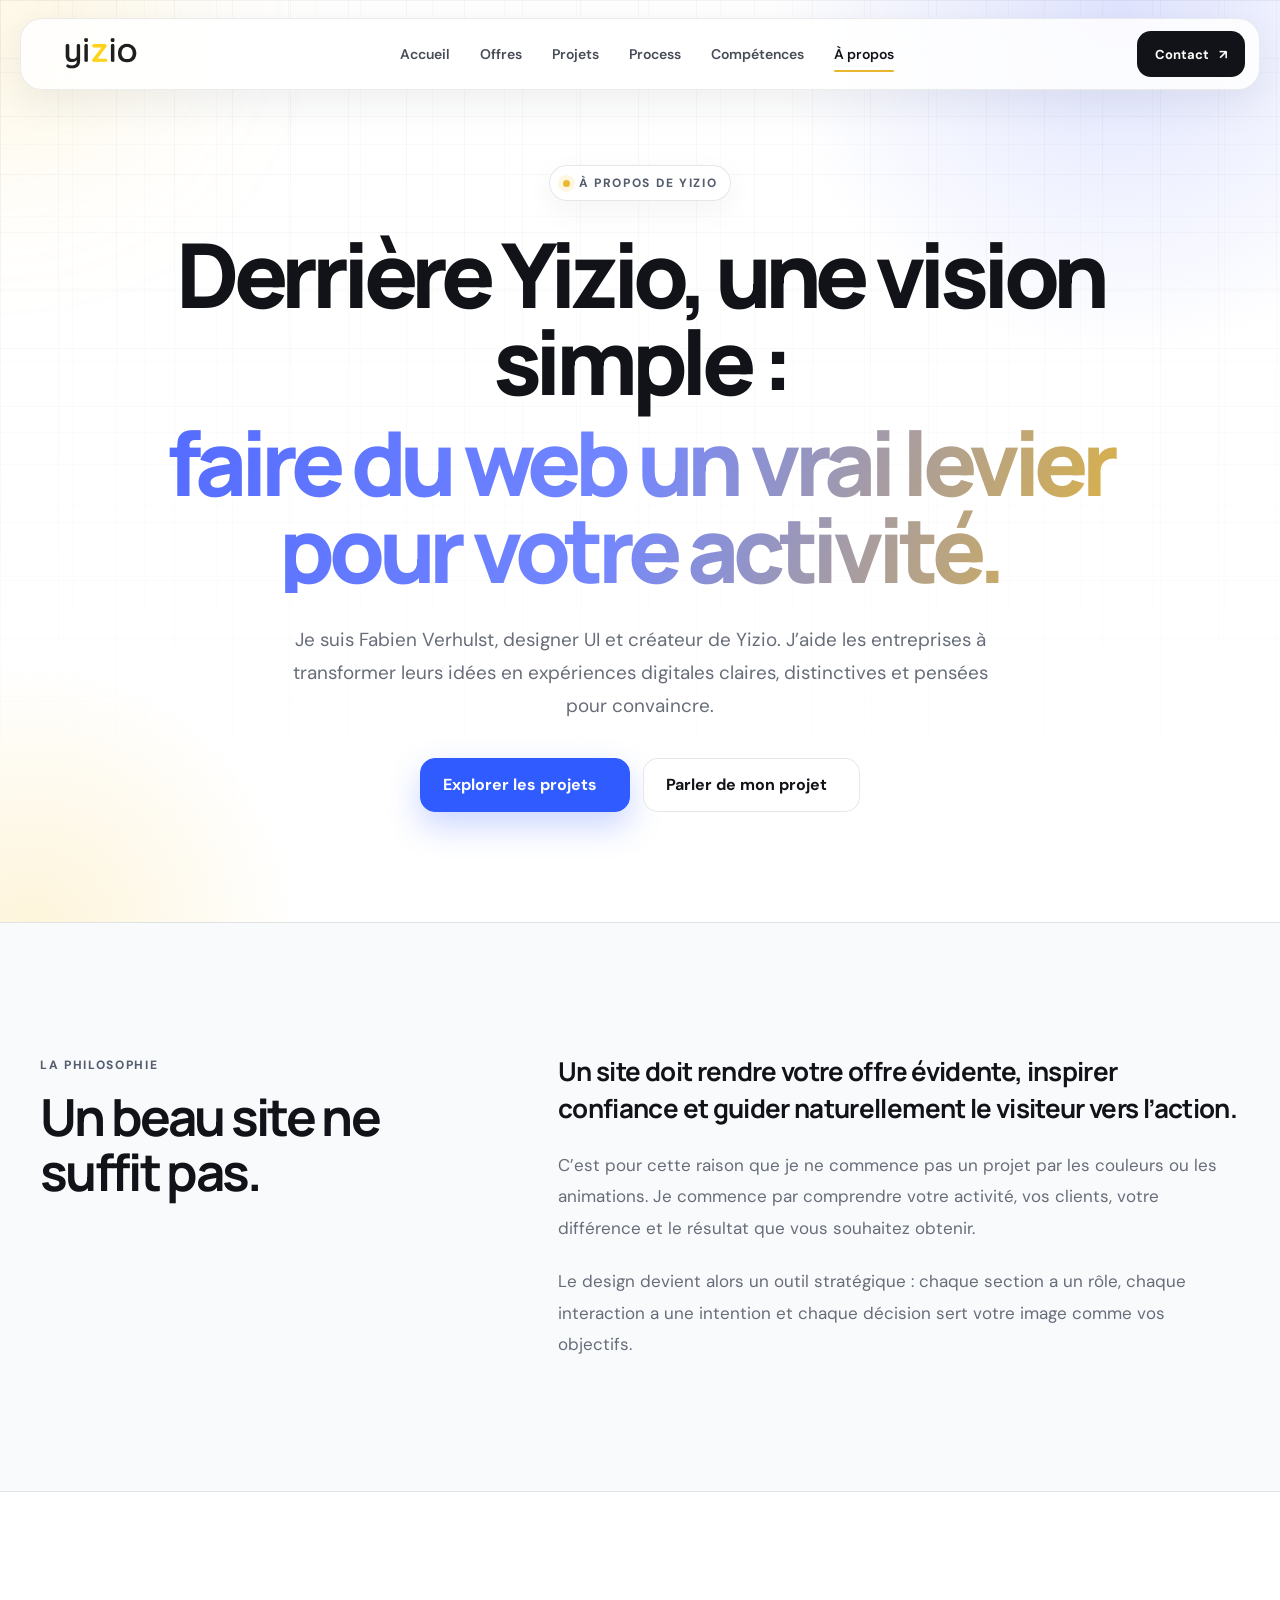
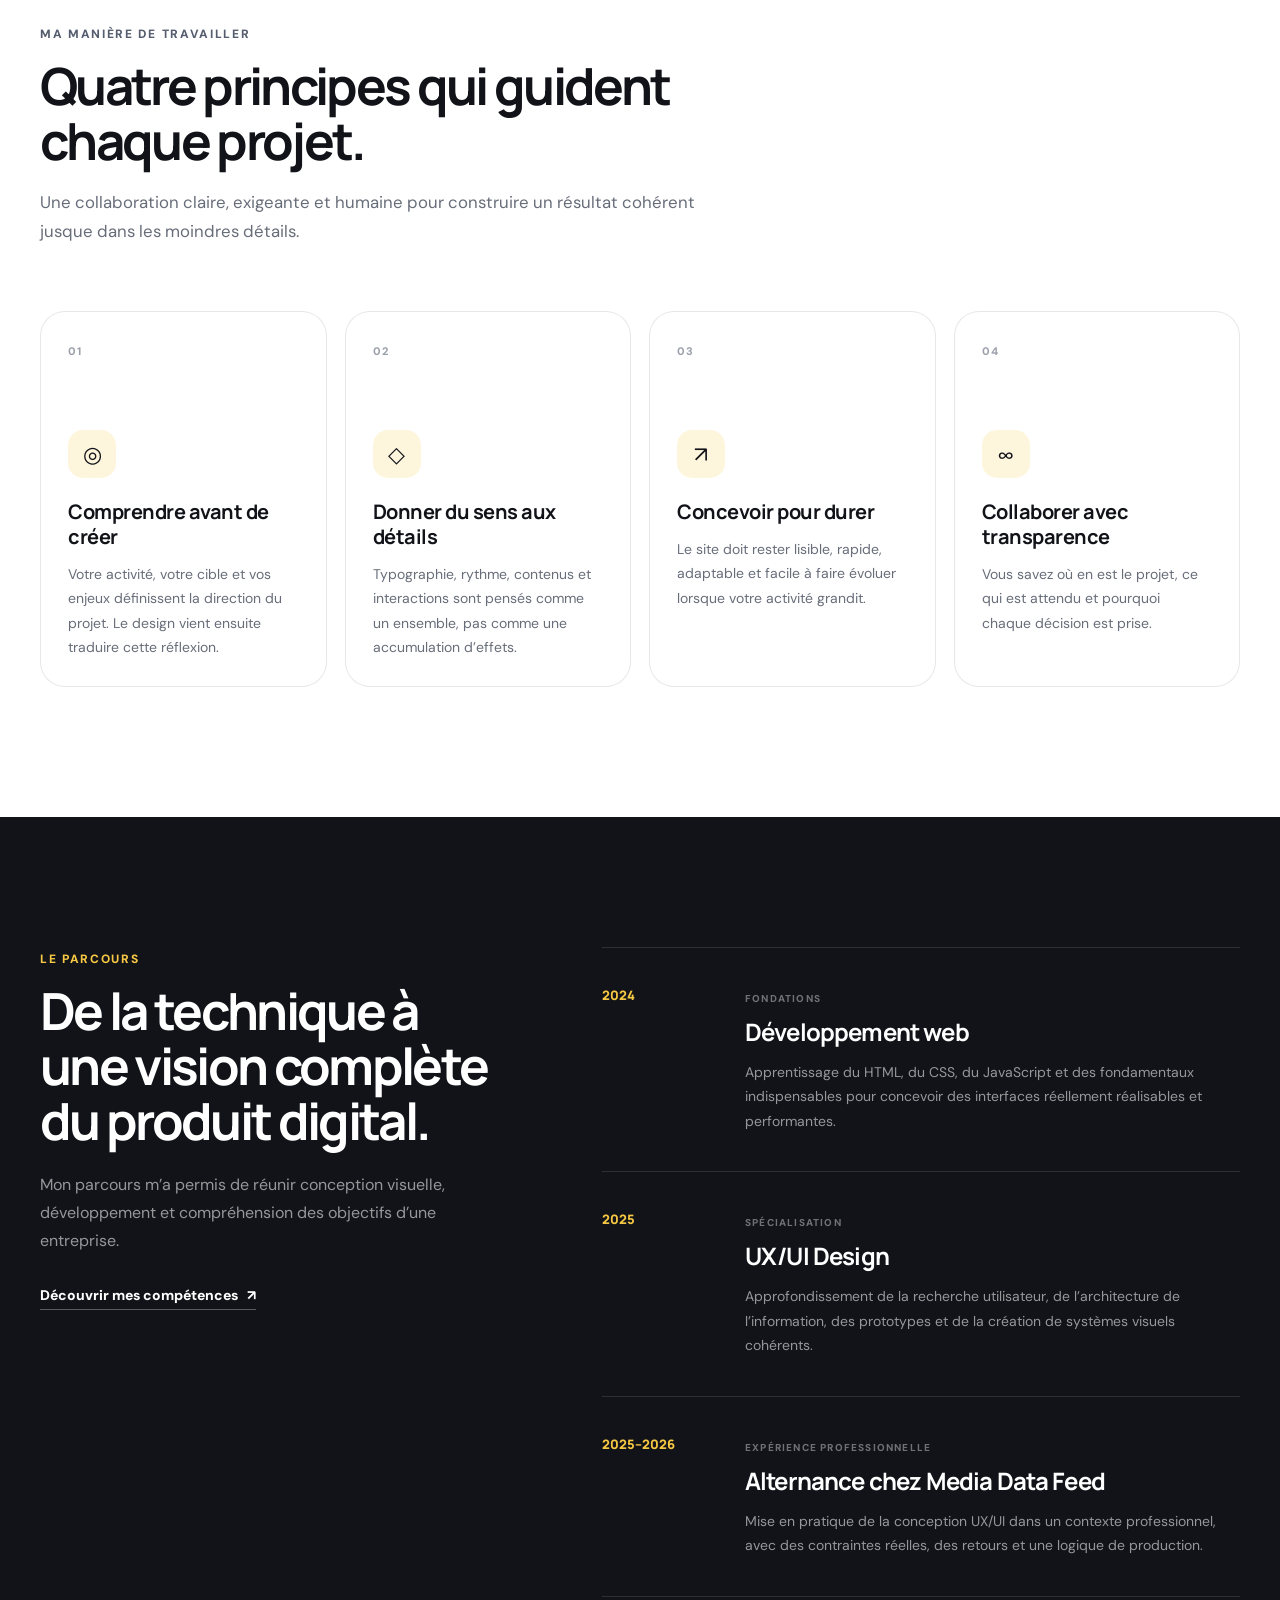
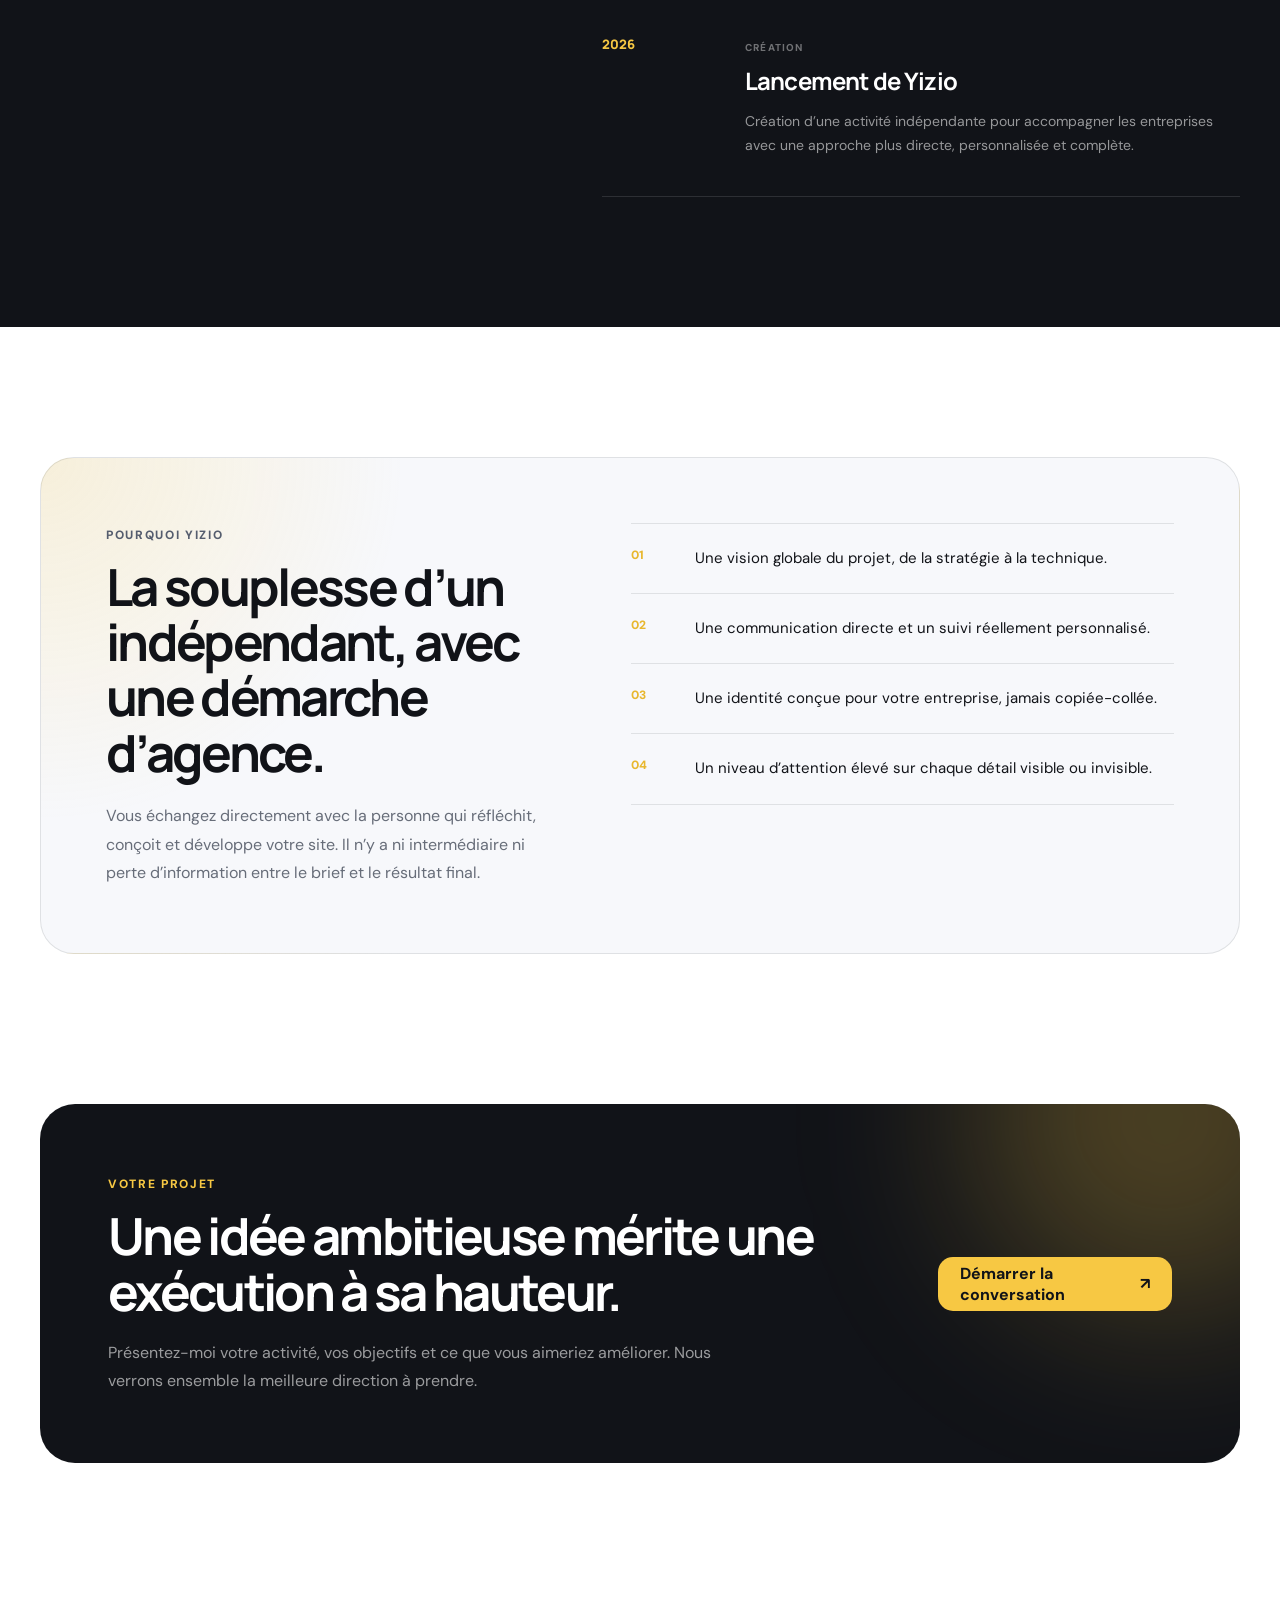
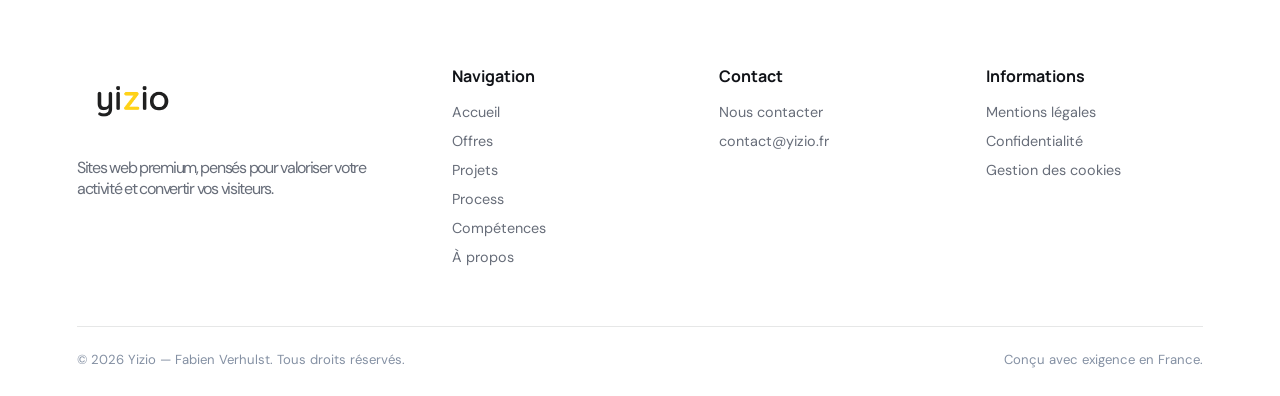
==== commit 446fe7bb: "test" ====
--- a/apropos.html
+++ b/apropos.html
@@ -83,19 +83,21 @@
         digitales claires, distinctives et pensées pour convaincre.
       </p>
 
-      <div class="hero-actions">
-        <a href="#realisations" class="btn btn-primary magnetic">
-          Explorer les projets
-          <i class="fa-solid fa-arrow-down"></i>
-        </a>
-
-        <a href="contact.html" class="btn btn-secondary">
-          Parler de mon projet
-          <i class="fa-solid fa-arrow-right"></i>
-        </a>
-      </div>
-    </div>
-    </section>
+<div class="hero-actions">
+  <a href="projets.html" class="btn btn-primary magnetic">
+    Explorer les projets
+    <i class="fa-solid fa-arrow-down"></i>
+  </a>
+
+  <a href="contact.html" class="btn btn-secondary">
+    Parler de mon projet
+    <i class="fa-solid fa-arrow-right"></i>
+  </a>
+</div>
+
+</div>
+</div>
+</section>
 
     <section class="manifesto section-padding">
       <div class="container manifesto-grid">
--- a/css/apropos.css
+++ b/css/apropos.css
@@ -126,22 +126,9 @@
   box-shadow: 0 16px 50px rgba(28, 34, 51, 0.13);
 }
 
-.brand,
 .footer-brand {
   text-decoration: none;
   letter-spacing: -0.08em;
-}
-
-.brand-word {
-  font-family: "Manrope", sans-serif;
-  font-size: 30px;
-  font-weight: 800;
-  color: #111318;
-}
-
-.brand-word span,
-.footer-brand span {
-  color: var(--yellow-dark);
 }
 
 .nav-links {
@@ -230,7 +217,6 @@
   padding: 165px 0 110px;
   overflow: hidden;
   isolation: isolate;
-  padding-bottom: 100px;
 }
 
 .about-hero::before {
@@ -402,7 +388,7 @@
 }
 
 .btn-secondary {
-  color: var(--dark);
+  color: var(--text);
   border: 1px solid var(--line);
   background: rgba(255, 255, 255, 0.82);
 }
@@ -739,7 +725,7 @@
 .footer-column { display: flex; flex-direction: column; align-items: flex-start; gap: 11px; }
 .footer-column strong { margin-bottom: 5px; font-family: "Manrope", sans-serif; }
 .footer-column a { color: var(--muted); font-size: .9rem; transition: color .2s ease; text-decoration: none;}
-.footer-column a:hover { color: var(--primary); }
+.footer-column a:hover { color: var(--blue); }
 .footer-bottom { max-width: 1240px; margin: 60px auto 0; padding-top: 24px; border-top: 1px solid var(--line); display: flex; justify-content: space-between; gap: 20px; color: #8490a3; font-size: .82rem; }
 /* INTERACTIONS */
 
@@ -778,22 +764,6 @@
   .nav-links {
     gap: 19px;
   }
-
-.about-showcase {
-  padding-inline: 80px;
-}
-
-.note-top {
-  right: 20px;
-}
-
-.note-bottom {
-  left: 20px;
-}
-
-.note-right {
-  right: 45px;
-}
 
   .values-grid {
     grid-template-columns: repeat(2, 1fr);
@@ -878,11 +848,6 @@
   padding-top: 145px;
 }
 
-.about-showcase {
-  width: min(100%, 760px);
-  padding-inline: 55px;
-}
-
 .hero-copy {
   text-align: center;
 }
@@ -894,18 +859,6 @@
 
 .hero-text {
   margin-inline: auto;
-}
-
-.note-top {
-  right: 0;
-}
-
-.note-bottom {
-  left: 0;
-}
-
-.note-right {
-  right: 30px;
 }
 
   .manifesto-grid,
@@ -969,75 +922,6 @@
 
 .hero-actions .btn {
   width: 100%;
-}
-
-.about-showcase {
-  margin-top: 65px;
-  padding: 0;
-}
-
-.portrait-card {
-  min-height: 510px;
-  padding: 20px;
-  border-radius: 25px;
-  transform: none;
-}
-
-.portrait-stage {
-  min-height: 370px;
-}
-
-.portrait-monogram {
-  width: 205px;
-  height: 205px;
-  border-width: 8px;
-  font-size: 65px;
-}
-
-.portrait-background-text {
-  font-size: 7rem;
-}
-
-.floating-label {
-  padding: 9px 11px;
-  font-size: 9px;
-}
-
-.label-one {
-  top: 55px;
-  left: 0;
-}
-
-.label-two {
-  top: 150px;
-  right: 0;
-}
-
-.label-three {
-  left: 10px;
-  bottom: 52px;
-}
-
-.visual-note {
-  display: none;
-}
-
-.hero-proof {
-  margin-top: 50px;
-  grid-template-columns: 1fr;
-  gap: 0;
-}
-
-.hero-proof > div {
-  padding: 25px 10px;
-}
-
-.hero-proof > div:not(:last-child) {
-  border-bottom: 1px solid var(--line);
-}
-
-.hero-proof > div:not(:last-child)::after {
-  display: none;
 }
 
   .manifesto-copy .manifesto-lead {
